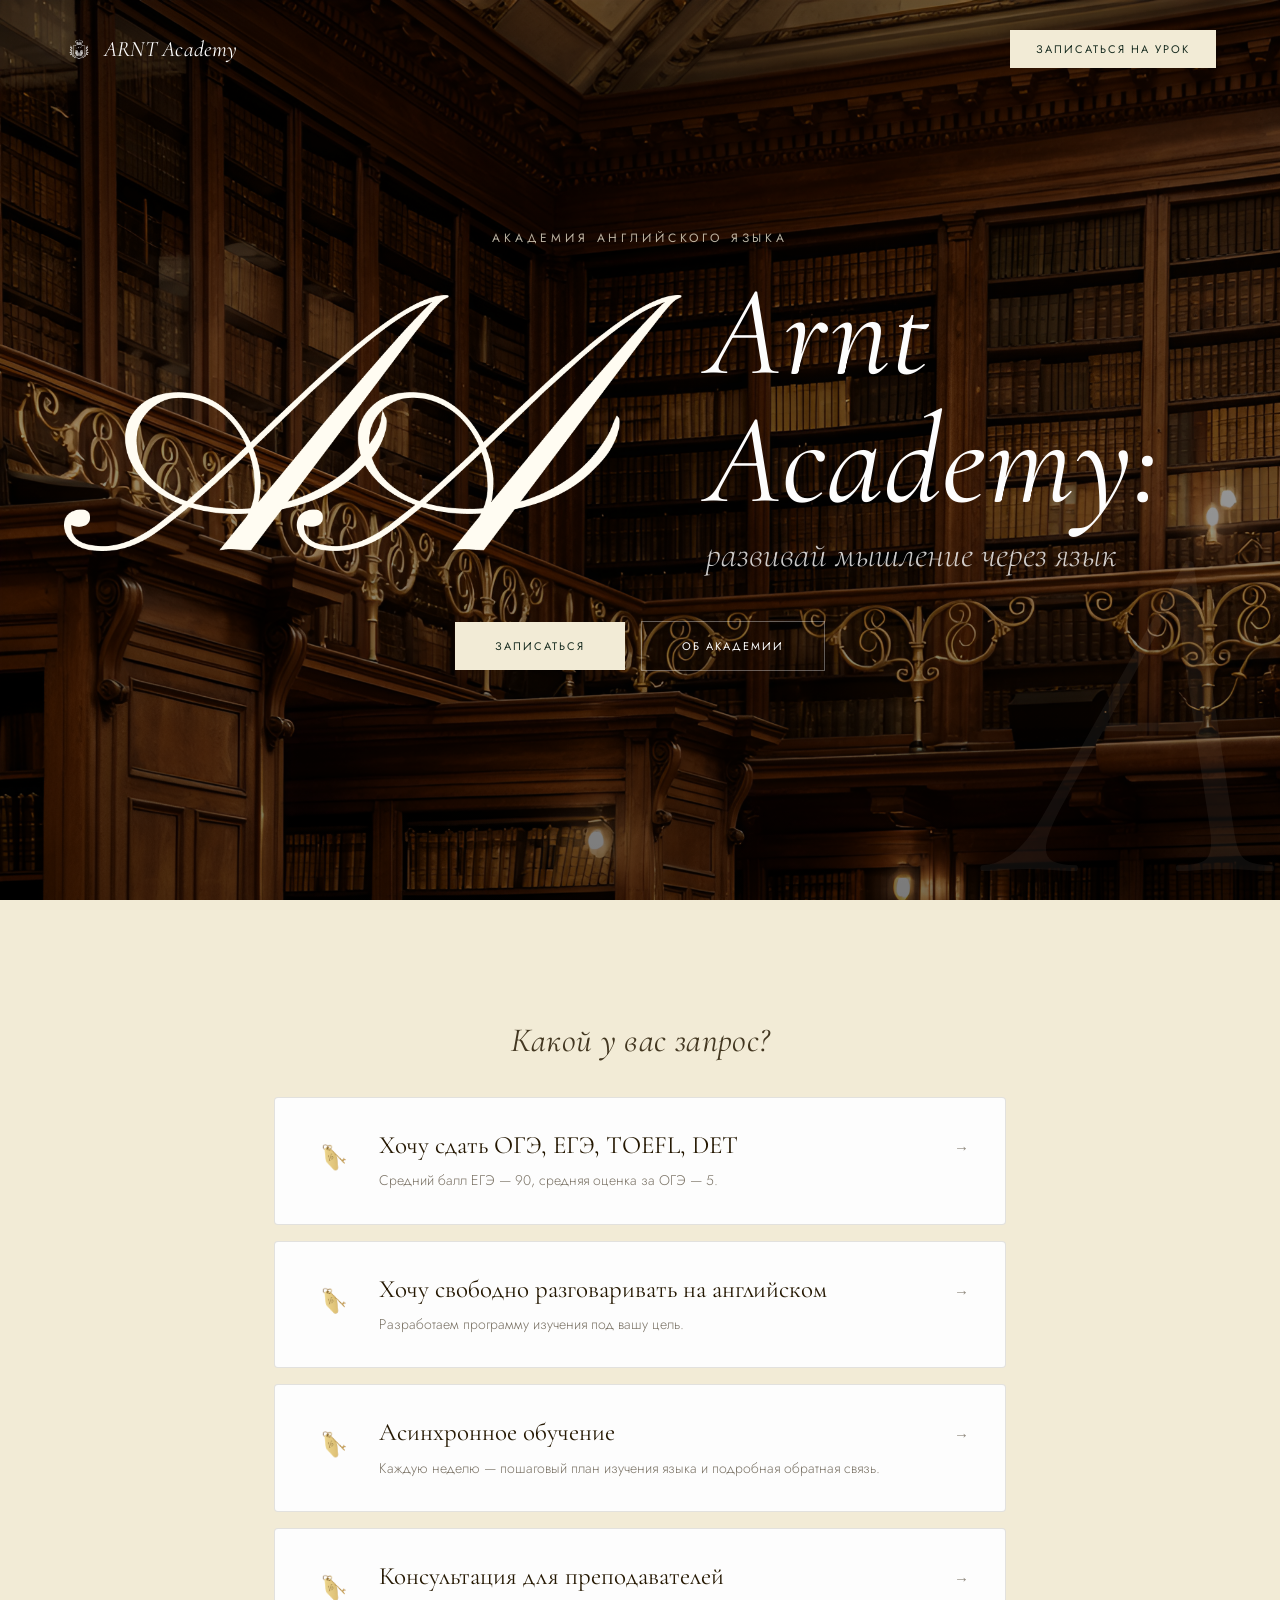
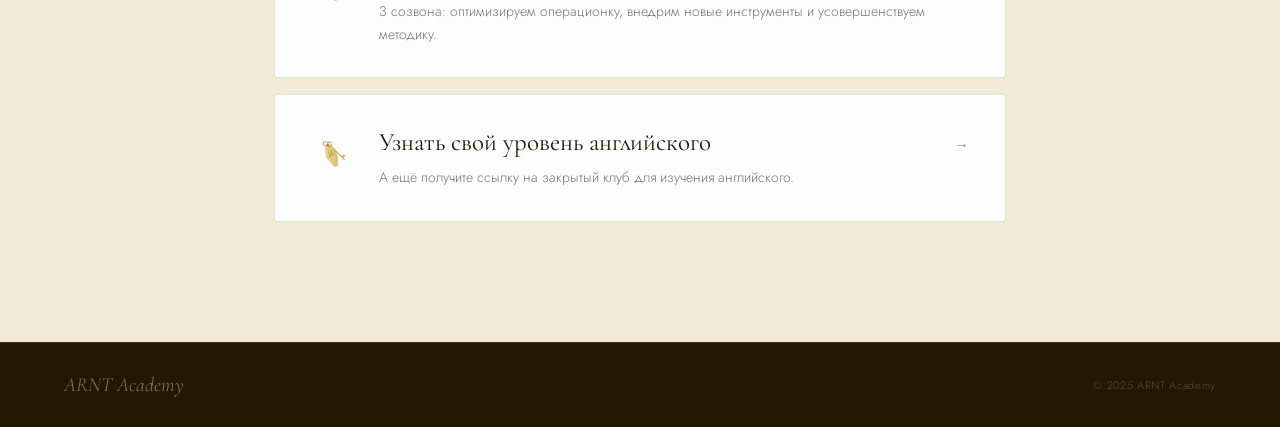
==== index.html @ 189df5f5 "Initial commit: ARNT Academy site Static site for arntacademy.ru: home hub page plus landing pages f" ====
<!DOCTYPE html>
<html lang="ru">
<head>
  <meta charset="UTF-8">
  <meta name="viewport" content="width=device-width, initial-scale=1.0">
  <title>ARNT Academy — Развиваем мышление через язык</title>
  <meta name="description" content="Академия английского языка ARNT Academy: подготовка к экзаменам, разговорная практика, асинхронное обучение и консультации для преподавателей.">
  <link rel="preconnect" href="https://fonts.googleapis.com">
  <link rel="preconnect" href="https://fonts.gstatic.com" crossorigin>
  <link href="https://fonts.googleapis.com/css2?family=Cormorant+Garamond:ital,wght@0,300;0,400;0,500;1,300;1,400;1,500&family=Jost:wght@300;400;500&display=swap" rel="stylesheet">

  <style>
    :root {
      --green:  #1A2E22;
      --brown:  #251802;
      --cream:  #F2EBD6;
      --white:  #FDFDFD;
      --cream15: rgba(242,235,214,0.15);
      --brown12: rgba(37,24,2,0.12);
    }
    *, *::before, *::after { box-sizing: border-box; margin: 0; padding: 0; }
    html { scroll-behavior: smooth; }
    body {
      font-family: 'Jost', sans-serif; font-weight: 300;
      background: var(--brown); color: var(--brown);
      -webkit-font-smoothing: antialiased;
      overflow-x: hidden;
    }
    .wrap { max-width: 780px; margin: 0 auto; padding: 0 24px; }

    /* ─── NAV ────────────────────────────────────────────── */
    .nav {
      position: fixed; top: 0; left: 0; right: 0; z-index: 200;
      padding: 30px 64px;
      display: flex; align-items: center; justify-content: space-between;
      background: transparent;
      transition: background 0.45s ease, padding 0.3s ease;
    }
    .nav.solid { background: var(--green); padding: 18px 64px; }
    .nav-logo {
      font-family: 'Cormorant Garamond', serif;
      font-style: italic; font-weight: 400; font-size: 22px;
      color: var(--white); text-decoration: none; letter-spacing: 0.01em;
      display: flex; align-items: center; gap: 10px;
    }
    .nav-crest { height: 30px; width: auto; filter: brightness(0) invert(1); opacity: 0.88; flex-shrink: 0; }
    .nav-btn {
      font-family: 'Jost', sans-serif; font-weight: 400; font-size: 11px;
      letter-spacing: 0.18em; text-transform: uppercase;
      color: var(--green); background: var(--cream);
      padding: 11px 26px; text-decoration: none;
      transition: background 0.2s;
    }
    .nav-btn:hover { background: var(--white); }

    .btn-solid {
      font-family: 'Jost', sans-serif; font-weight: 400;
      font-size: 11px; letter-spacing: 0.18em; text-transform: uppercase;
      color: var(--green); background: var(--cream);
      padding: 16px 40px; text-decoration: none; transition: background 0.2s; display: inline-block;
    }
    .btn-solid:hover { background: var(--white); }
    .btn-ghost {
      font-family: 'Jost', sans-serif; font-weight: 400;
      font-size: 11px; letter-spacing: 0.18em; text-transform: uppercase;
      color: var(--white); background: transparent;
      border: 1px solid rgba(253,253,253,0.35);
      padding: 16px 40px; text-decoration: none; transition: border-color 0.2s; display: inline-block;
    }
    .btn-ghost:hover { border-color: var(--white); }

    /* ─── HERO ───────────────────────────────────────────── */
    .hero {
      position: relative; height: 100vh; min-height: 620px;
      display: flex; align-items: center; justify-content: center;
      overflow: hidden;
    }
    .hero-photo {
      position: absolute; inset: 0;
      width: 100%; height: 100%;
      object-fit: cover; object-position: center top;
      display: block;
    }
    .hero-veil {
      position: absolute; inset: 0;
      background: linear-gradient(to bottom, rgba(0,0,0,0.30) 0%, rgba(0,0,0,0.52) 100%);
    }
    .hero-deco {
      position: absolute; bottom: -60px; right: -10px;
      font-family: 'Cormorant Garamond', serif;
      font-style: italic; font-weight: 300;
      font-size: clamp(320px, 38vw, 560px);
      line-height: 1; color: var(--cream); opacity: 0.055;
      user-select: none; pointer-events: none;
    }
    .hero-body {
      position: relative; z-index: 2;
      text-align: center; max-width: 1200px; padding: 0 24px;
    }
    .hero-label {
      display: block; font-family: 'Jost', sans-serif; font-weight: 400;
      font-size: 12px; letter-spacing: 0.32em; text-transform: uppercase;
      color: var(--cream); opacity: 0.75; margin-bottom: 22px;
    }
    .hero-lockup {
      display: flex; align-items: center; justify-content: space-between;
      gap: 24px; margin-bottom: 26px;
    }
    .hero-mark { height: clamp(140px, 20vw, 260px); width: auto; flex-shrink: 0; }
    .hero-lockup-text {
      display: flex; flex-direction: column; text-align: left;
    }
    .lockup-title {
      font-family: 'Cormorant Garamond', serif; font-weight: 400; font-style: italic;
      font-size: clamp(64px, 10vw, 130px);
      line-height: 1; color: var(--white); letter-spacing: 0.01em;
    }
    .lockup-sub {
      font-family: 'Cormorant Garamond', serif; font-weight: 300; font-style: italic;
      font-size: clamp(20px, 3vw, 36px);
      line-height: 1.2; color: var(--white); opacity: 0.8; margin-top: 8px;
    }
    .hero-cta { display: flex; align-items: center; justify-content: center; gap: 16px; flex-wrap: wrap; margin-top: 44px; }
    /* ─── REQUEST BLOCK ──────────────────────────────────── */
    .request { background: var(--cream); padding: 120px 0; }
    .hub-label {
      font-family: 'Cormorant Garamond', serif; font-weight: 400; font-style: italic;
      font-size: clamp(24px, 3.2vw, 34px); letter-spacing: 0.01em; text-transform: none;
      color: var(--brown); opacity: 0.85; margin-bottom: 36px; text-align: center; display: block;
    }
    .hub-menu { list-style: none; display: flex; flex-direction: column; gap: 16px; }
    .hub-item a {
      display: flex; align-items: flex-start; gap: 24px;
      background: var(--white);
      border: 1px solid var(--brown12);
      border-radius: 4px;
      padding: 32px 36px;
      text-decoration: none; color: var(--brown);
      transition: border-color 0.2s;
    }
    .hub-item a:hover { border-color: var(--brown); }
    .hub-key { width: 44px; height: auto; opacity: 0.9; flex-shrink: 0; margin-top: 2px; }
    .hub-item-text { flex: 1; min-width: 0; }
    .hub-item-top { display: flex; align-items: center; justify-content: space-between; gap: 16px; }
    .hub-item-title {
      font-family: 'Cormorant Garamond', serif; font-weight: 400;
      font-size: clamp(19px, 2.4vw, 25px); line-height: 1.25;
    }
    .hub-item-desc {
      font-family: 'Jost', sans-serif; font-weight: 300; font-size: 14px;
      line-height: 1.6; color: var(--brown); opacity: 0.6; margin-top: 8px;
    }
    .hub-arrow { font-family: 'Jost', sans-serif; font-size: 15px; opacity: 0.5; flex-shrink: 0; margin-top: 5px; }

    /* ─── FOOTER ─────────────────────────────────────────── */
    footer {
      background: var(--brown); padding: 30px 64px;
      border-top: 1px solid var(--cream15);
      display: flex; align-items: center; justify-content: space-between;
    }
    .f-logo {
      font-family: 'Cormorant Garamond', serif;
      font-style: italic; font-weight: 400; font-size: 20px;
      color: var(--cream); opacity: 0.4; text-decoration: none;
    }
    .f-copy {
      font-family: 'Jost', sans-serif; font-weight: 300;
      font-size: 11px; letter-spacing: 0.06em;
      color: var(--cream); opacity: 0.25;
    }

    @media (max-width: 600px) {
      .nav { padding: 22px 24px; }
      .nav.solid { padding: 16px 24px; }
      .hero-lockup { flex-direction: column; justify-content: center; gap: 14px; }
      .hero-lockup-text { text-align: center; }
      .hero-cta { flex-direction: column; width: 100%; }
      .hero-cta .btn-solid, .hero-cta .btn-ghost { width: 100%; text-align: center; }
      .request { padding: 80px 0; }
      .hub-item a { padding: 24px 20px; gap: 16px; }
      .hub-key { width: 36px; }
      footer { flex-direction: column; gap: 14px; text-align: center; padding: 24px 20px; }
    }
  </style>
</head>
<body>

  <nav class="nav" id="nav">
    <a class="nav-logo" href="index.html">
      <img class="nav-crest" src="Frame 24.png" alt="">
      ARNT Academy
    </a>
    <a class="nav-btn" href="https://t.me/arnt_academy_clients_bot" target="_blank" rel="noopener">Записаться на урок</a>
  </nav>

  <section class="hero">
    <img class="hero-photo" src="библио.png" alt="" aria-hidden="true" />
    <div class="hero-veil" aria-hidden="true"></div>
    <div class="hero-deco" aria-hidden="true">A</div>

    <div class="hero-body">
      <span class="hero-label">Академия английского языка</span>
      <div class="hero-lockup">
        <img class="hero-mark" src="AA.png" alt="ARNT Academy">
        <span class="hero-lockup-text">
          <span class="lockup-title">Arnt Academy:</span>
          <span class="lockup-sub">развивай мышление через язык</span>
        </span>
      </div>
      <div class="hero-cta">
        <a class="btn-solid" href="#request">Записаться</a>
        <a class="btn-ghost" href="#request">Об академии</a>
      </div>
    </div>
  </section>

  <section class="request" id="request">
    <div class="wrap">
      <span class="hub-label">Какой у вас запрос?</span>
      <ul class="hub-menu">
        <li class="hub-item">
          <a href="exam-prep.html">
            <img class="hub-key" src="ключ.png" alt="" aria-hidden="true">
            <span class="hub-item-text">
              <span class="hub-item-top">
                <span class="hub-item-title">Хочу сдать ОГЭ, ЕГЭ, TOEFL, DET</span>
                <span class="hub-arrow">&#8594;</span>
              </span>
              <p class="hub-item-desc">Средний балл ЕГЭ — 90, средняя оценка за ОГЭ — 5.</p>
            </span>
          </a>
        </li>
        <li class="hub-item">
          <a href="conversational.html">
            <img class="hub-key" src="ключ.png" alt="" aria-hidden="true">
            <span class="hub-item-text">
              <span class="hub-item-top">
                <span class="hub-item-title">Хочу свободно разговаривать на английском</span>
                <span class="hub-arrow">&#8594;</span>
              </span>
              <p class="hub-item-desc">Разработаем программу изучения под вашу цель.</p>
            </span>
          </a>
        </li>
        <li class="hub-item">
          <a href="async.html">
            <img class="hub-key" src="ключ.png" alt="" aria-hidden="true">
            <span class="hub-item-text">
              <span class="hub-item-top">
                <span class="hub-item-title">Асинхронное обучение</span>
                <span class="hub-arrow">&#8594;</span>
              </span>
              <p class="hub-item-desc">Каждую неделю — пошаговый план изучения языка и подробная обратная связь.</p>
            </span>
          </a>
        </li>
        <li class="hub-item">
          <a href="teacher-consultation.html">
            <img class="hub-key" src="ключ.png" alt="" aria-hidden="true">
            <span class="hub-item-text">
              <span class="hub-item-top">
                <span class="hub-item-title">Консультация для преподавателей</span>
                <span class="hub-arrow">&#8594;</span>
              </span>
              <p class="hub-item-desc">3 созвона: оптимизируем операционку, внедрим новые инструменты и усовершенствуем методику.</p>
            </span>
          </a>
        </li>
        <li class="hub-item">
          <a href="https://arntacademy.github.io/arntacademy/#test" target="_blank" rel="noopener">
            <img class="hub-key" src="ключ.png" alt="" aria-hidden="true">
            <span class="hub-item-text">
              <span class="hub-item-top">
                <span class="hub-item-title">Узнать свой уровень английского</span>
                <span class="hub-arrow">&#8594;</span>
              </span>
              <p class="hub-item-desc">А ещё получите ссылку на закрытый клуб для изучения английского.</p>
            </span>
          </a>
        </li>
      </ul>
    </div>
  </section>

  <footer>
    <a class="f-logo" href="index.html">ARNT Academy</a>
    <span class="f-copy">© 2025 ARNT Academy</span>
  </footer>

  <script>
    const nav = document.getElementById('nav');
    window.addEventListener('scroll', () => {
      nav.classList.toggle('solid', window.scrollY > 72);
    }, { passive: true });
  </script>

</body>
</html>
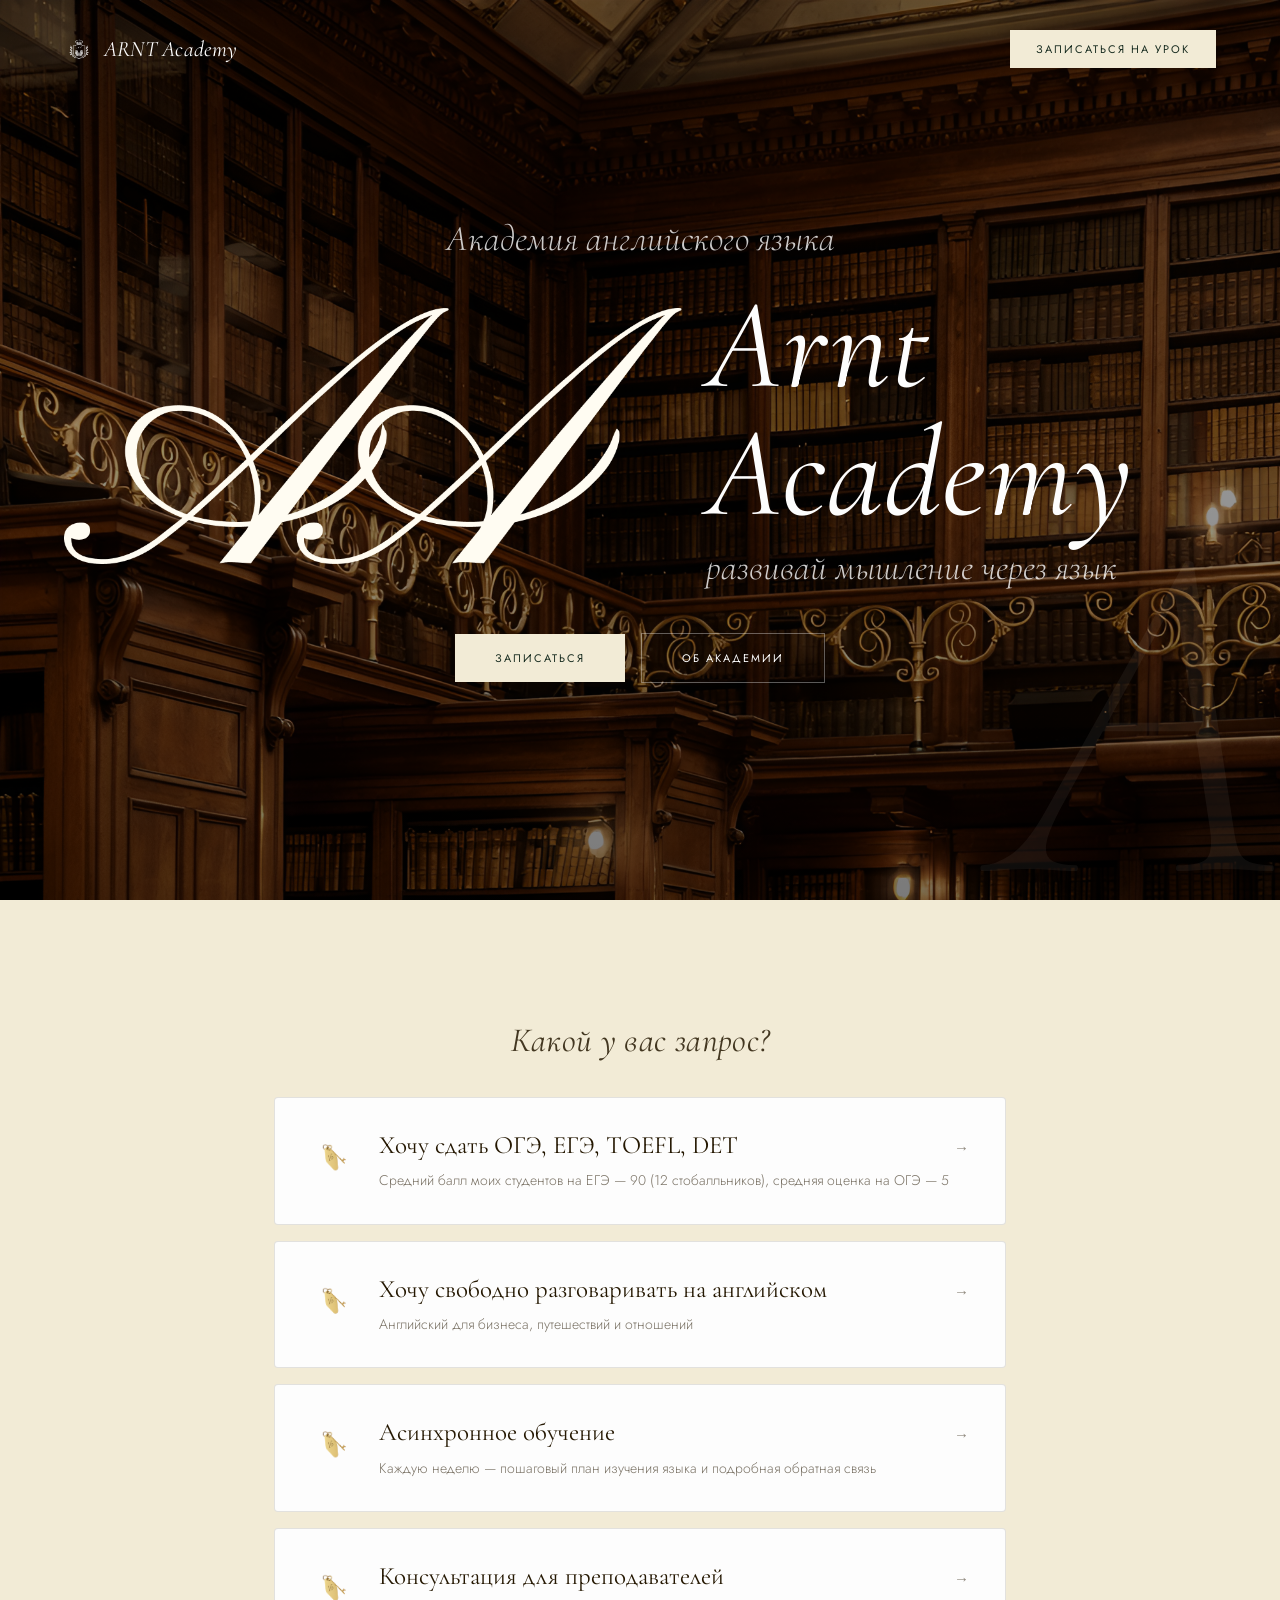
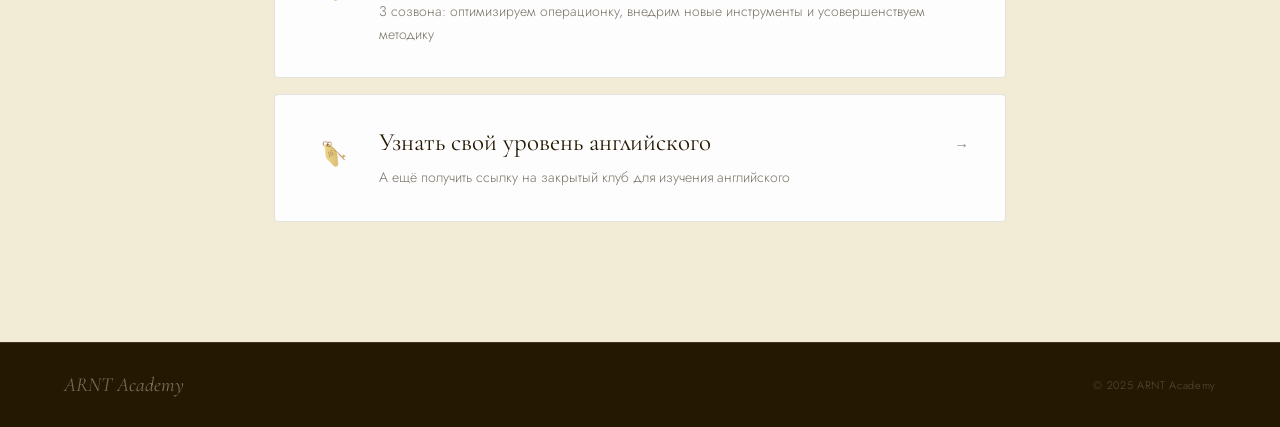
==== commit 3a3435ef: "Update index.html правки мобильной версии" ====
--- a/index.html
+++ b/index.html
@@ -98,9 +98,9 @@
       text-align: center; max-width: 1200px; padding: 0 24px;
     }
     .hero-label {
-      display: block; font-family: 'Jost', sans-serif; font-weight: 400;
-      font-size: 12px; letter-spacing: 0.32em; text-transform: uppercase;
-      color: var(--cream); opacity: 0.75; margin-bottom: 22px;
+      display: block; font-family: 'Cormorant Garamond', serif; font-weight: 300; font-style: italic;
+      font-size: clamp(20px, 3vw, 36px);
+      color: var(--white); opacity: 0.8; margin-bottom: 22px;
     }
     .hero-lockup {
       display: flex; align-items: center; justify-content: space-between;
@@ -170,12 +170,18 @@
     }
 
     @media (max-width: 600px) {
-      .nav { padding: 22px 24px; }
-      .nav.solid { padding: 16px 24px; }
+      .nav { padding: 16px 18px; }
+      .nav.solid { padding: 12px 18px; }
+      .nav-logo { font-size: 15px; gap: 6px; }
+      .nav-crest { height: 20px; }
+      .nav-btn { padding: 8px 12px; font-size: 8px; letter-spacing: 0.1em; }
       .hero-lockup { flex-direction: column; justify-content: center; gap: 14px; }
       .hero-lockup-text { text-align: center; }
       .hero-cta { flex-direction: column; width: 100%; }
-      .hero-cta .btn-solid, .hero-cta .btn-ghost { width: 100%; text-align: center; }
+      .hero-cta .btn-solid, .hero-cta .btn-ghost {
+        width: 100%; text-align: center; padding: 12px 28px; font-size: 10px;
+      }
+      .hub-label { font-size: 30px; margin-bottom: 28px; }
       .request { padding: 80px 0; }
       .hub-item a { padding: 24px 20px; gap: 16px; }
       .hub-key { width: 36px; }
@@ -203,7 +209,7 @@
       <div class="hero-lockup">
         <img class="hero-mark" src="AA.png" alt="ARNT Academy">
         <span class="hero-lockup-text">
-          <span class="lockup-title">Arnt Academy:</span>
+          <span class="lockup-title">Arnt Academy</span>
           <span class="lockup-sub">развивай мышление через язык</span>
         </span>
       </div>
@@ -226,7 +232,7 @@
                 <span class="hub-item-title">Хочу сдать ОГЭ, ЕГЭ, TOEFL, DET</span>
                 <span class="hub-arrow">&#8594;</span>
               </span>
-              <p class="hub-item-desc">Средний балл ЕГЭ — 90, средняя оценка за ОГЭ — 5.</p>
+              <p class="hub-item-desc">Средний балл моих студентов на ЕГЭ — 90 (12 стобалльников), средняя оценка на ОГЭ — 5</p>
             </span>
           </a>
         </li>
@@ -238,7 +244,7 @@
                 <span class="hub-item-title">Хочу свободно разговаривать на английском</span>
                 <span class="hub-arrow">&#8594;</span>
               </span>
-              <p class="hub-item-desc">Разработаем программу изучения под вашу цель.</p>
+              <p class="hub-item-desc">Английский для бизнеса, путешествий и отношений</p>
             </span>
           </a>
         </li>
@@ -250,7 +256,7 @@
                 <span class="hub-item-title">Асинхронное обучение</span>
                 <span class="hub-arrow">&#8594;</span>
               </span>
-              <p class="hub-item-desc">Каждую неделю — пошаговый план изучения языка и подробная обратная связь.</p>
+              <p class="hub-item-desc">Каждую неделю — пошаговый план изучения языка и подробная обратная связь</p>
             </span>
           </a>
         </li>
@@ -262,7 +268,7 @@
                 <span class="hub-item-title">Консультация для преподавателей</span>
                 <span class="hub-arrow">&#8594;</span>
               </span>
-              <p class="hub-item-desc">3 созвона: оптимизируем операционку, внедрим новые инструменты и усовершенствуем методику.</p>
+              <p class="hub-item-desc">3 созвона: оптимизируем операционку, внедрим новые инструменты и усовершенствуем методику</p>
             </span>
           </a>
         </li>
@@ -274,7 +280,7 @@
                 <span class="hub-item-title">Узнать свой уровень английского</span>
                 <span class="hub-arrow">&#8594;</span>
               </span>
-              <p class="hub-item-desc">А ещё получите ссылку на закрытый клуб для изучения английского.</p>
+              <p class="hub-item-desc">А ещё получить ссылку на закрытый клуб для изучения английского</p>
             </span>
           </a>
         </li>
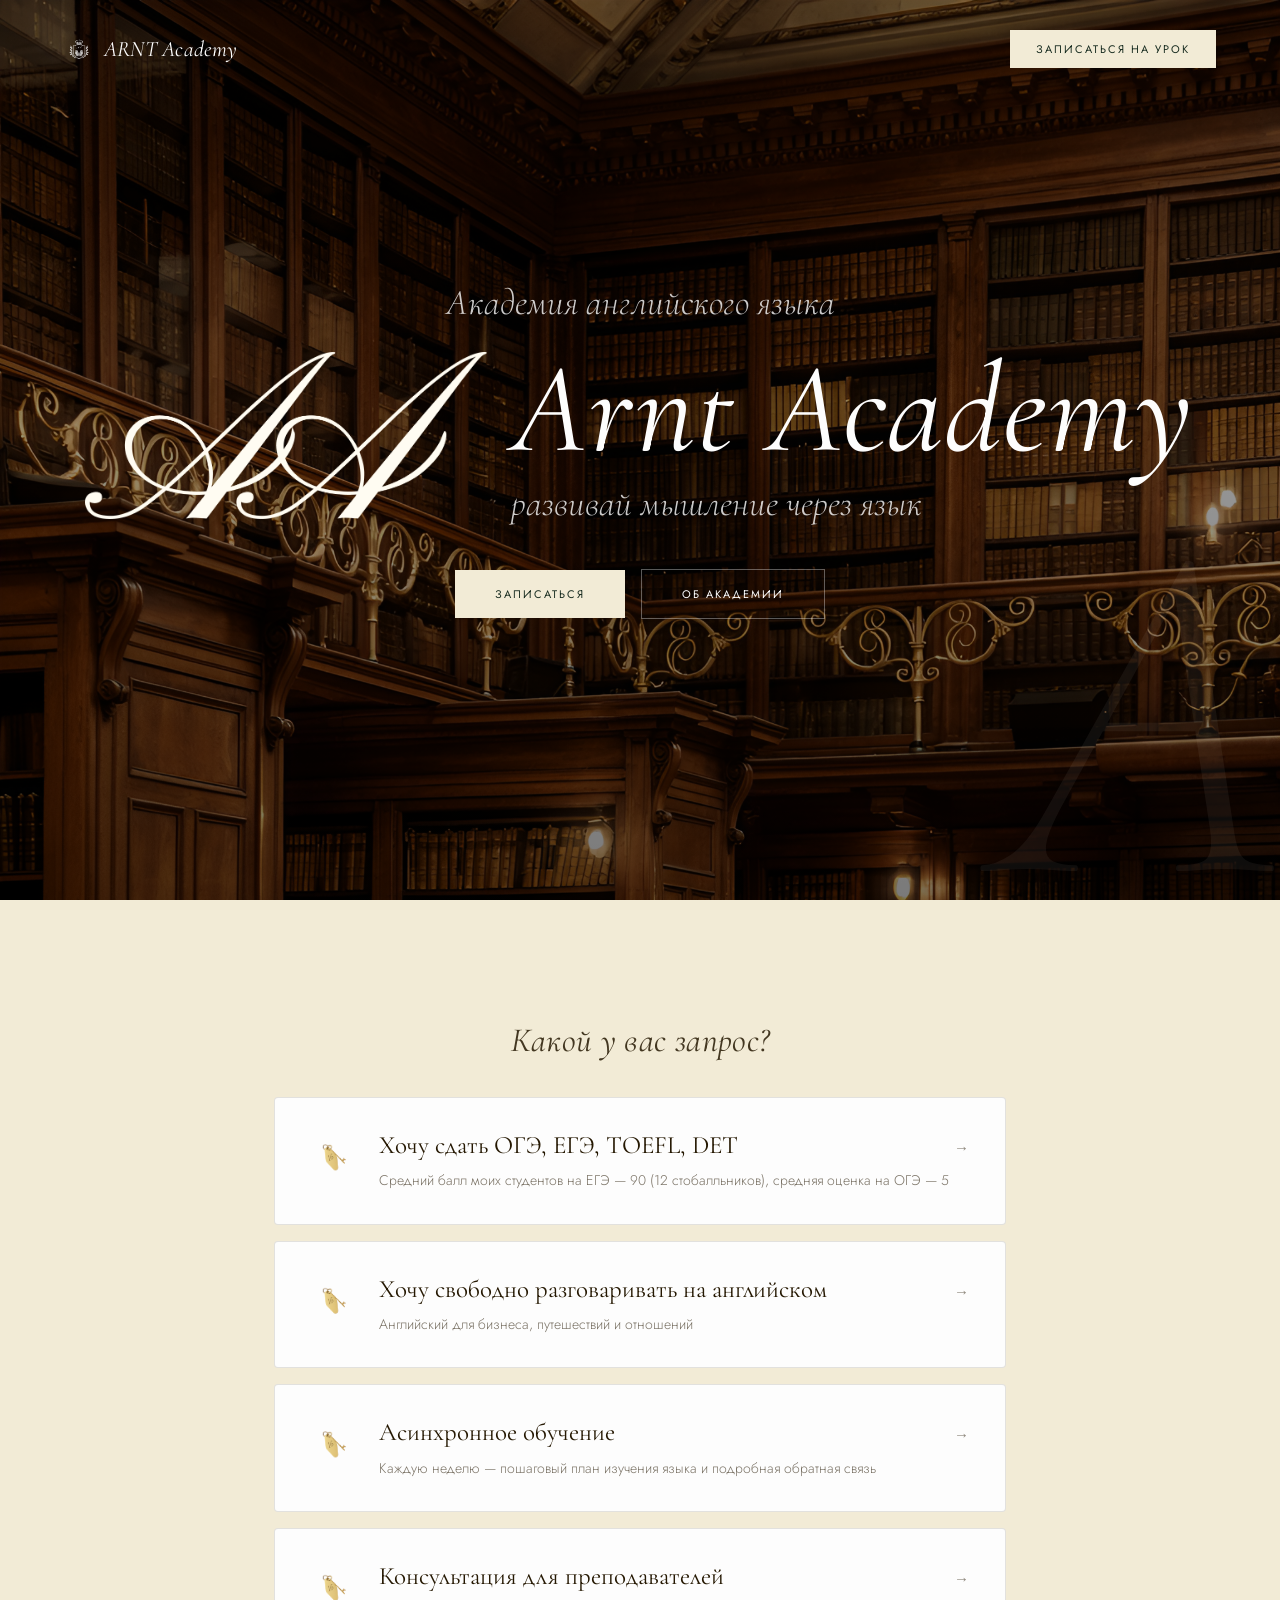
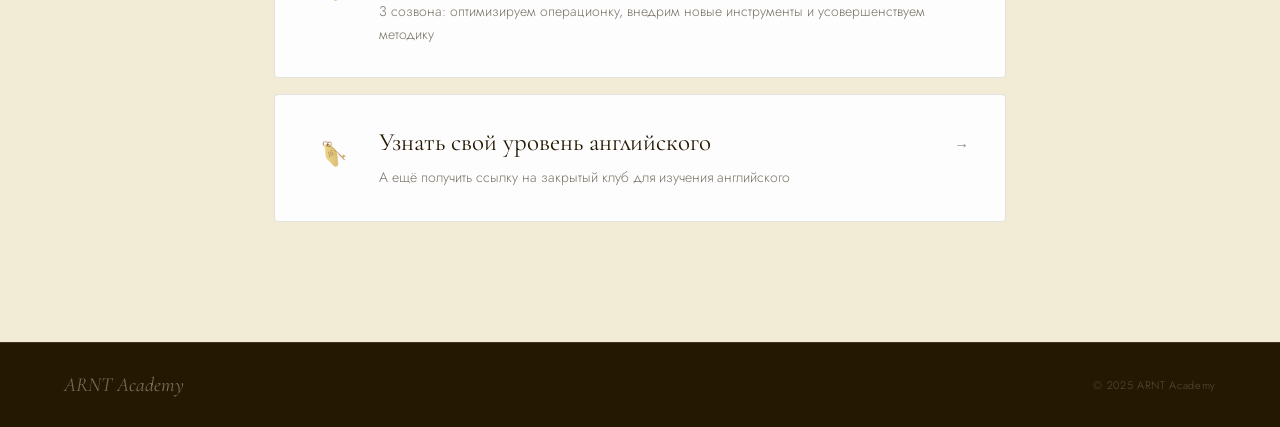
==== commit 70d5b579: "телефон апдейты 3" ====
--- a/index.html
+++ b/index.html
@@ -106,7 +106,7 @@
       display: flex; align-items: center; justify-content: space-between;
       gap: 24px; margin-bottom: 26px;
     }
-    .hero-mark { height: clamp(140px, 20vw, 260px); width: auto; flex-shrink: 0; }
+    .hero-mark { height: clamp(90px, 13vw, 170px); width: auto; flex-shrink: 0; }
     .hero-lockup-text {
       display: flex; flex-direction: column; text-align: left;
     }
@@ -196,7 +196,7 @@
       <img class="nav-crest" src="Frame 24.png" alt="">
       ARNT Academy
     </a>
-    <a class="nav-btn" href="https://t.me/arnt_academy_clients_bot" target="_blank" rel="noopener">Записаться на урок</a>
+    <a class="nav-btn" href="https://t.me/arnt_academy_clients_bot">Записаться на урок</a>
   </nav>
 
   <section class="hero">
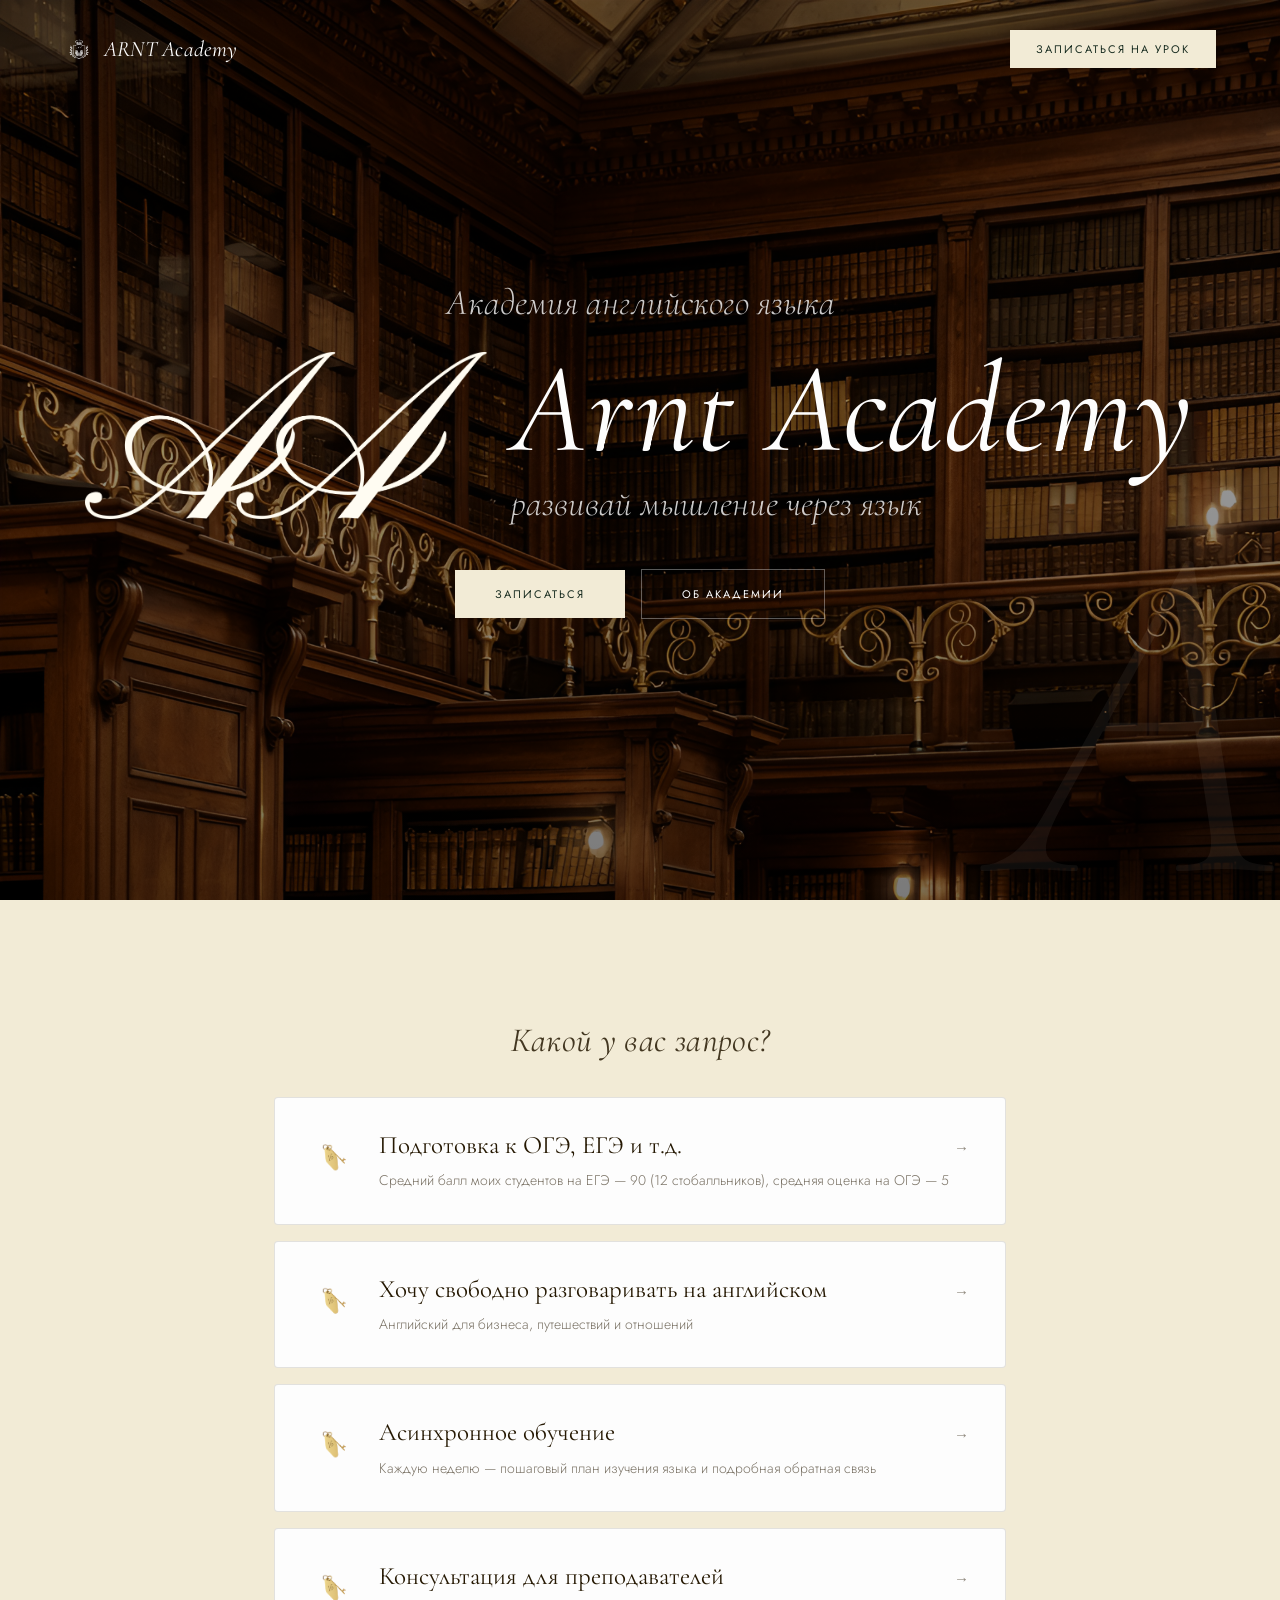
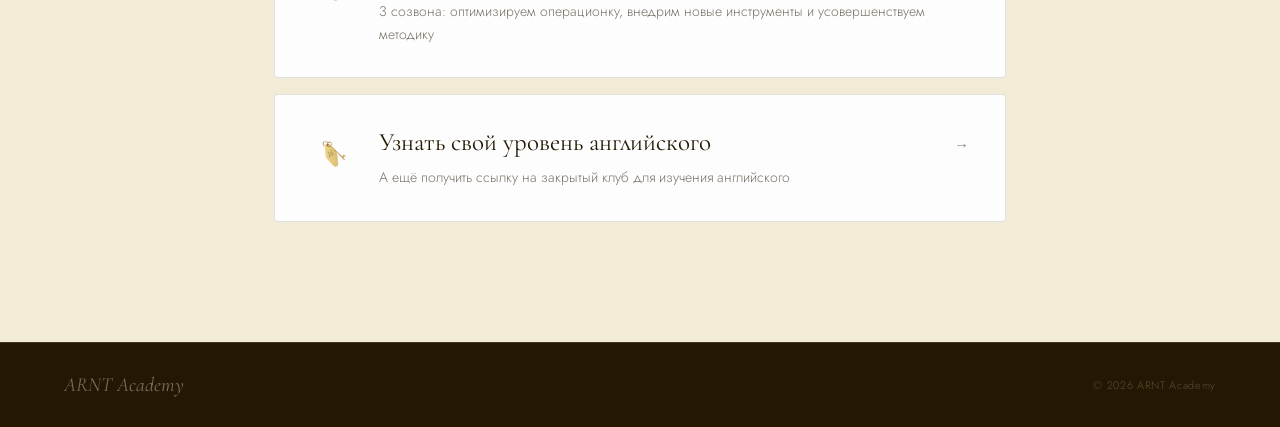
==== commit c8460d48: "мобилка 5 изменение" ====
--- a/index.html
+++ b/index.html
@@ -229,7 +229,7 @@
             <img class="hub-key" src="ключ.png" alt="" aria-hidden="true">
             <span class="hub-item-text">
               <span class="hub-item-top">
-                <span class="hub-item-title">Хочу сдать ОГЭ, ЕГЭ, TOEFL, DET</span>
+                <span class="hub-item-title">Подготовка к ОГЭ, ЕГЭ и т.д.</span>
                 <span class="hub-arrow">&#8594;</span>
               </span>
               <p class="hub-item-desc">Средний балл моих студентов на ЕГЭ — 90 (12 стобалльников), средняя оценка на ОГЭ — 5</p>
@@ -290,7 +290,7 @@
 
   <footer>
     <a class="f-logo" href="index.html">ARNT Academy</a>
-    <span class="f-copy">© 2025 ARNT Academy</span>
+    <span class="f-copy">© 2026 ARNT Academy</span>
   </footer>
 
   <script>
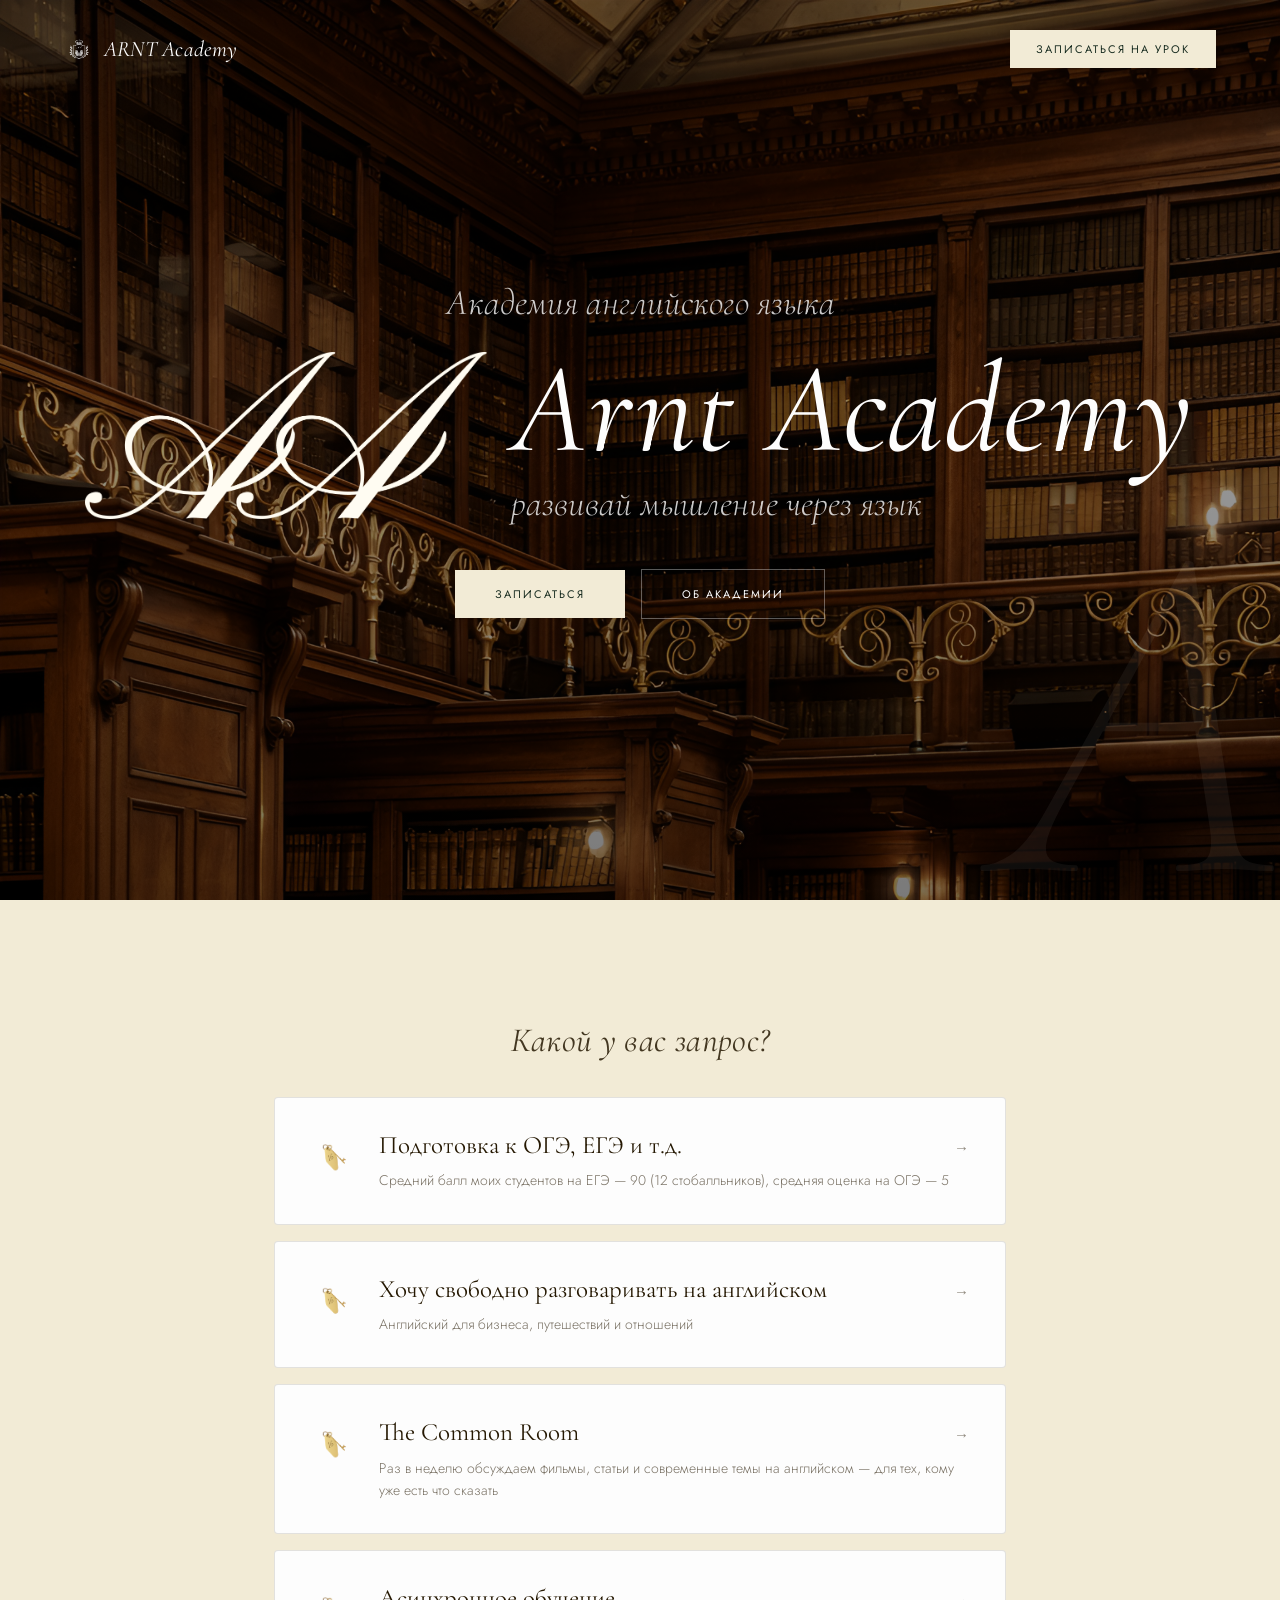
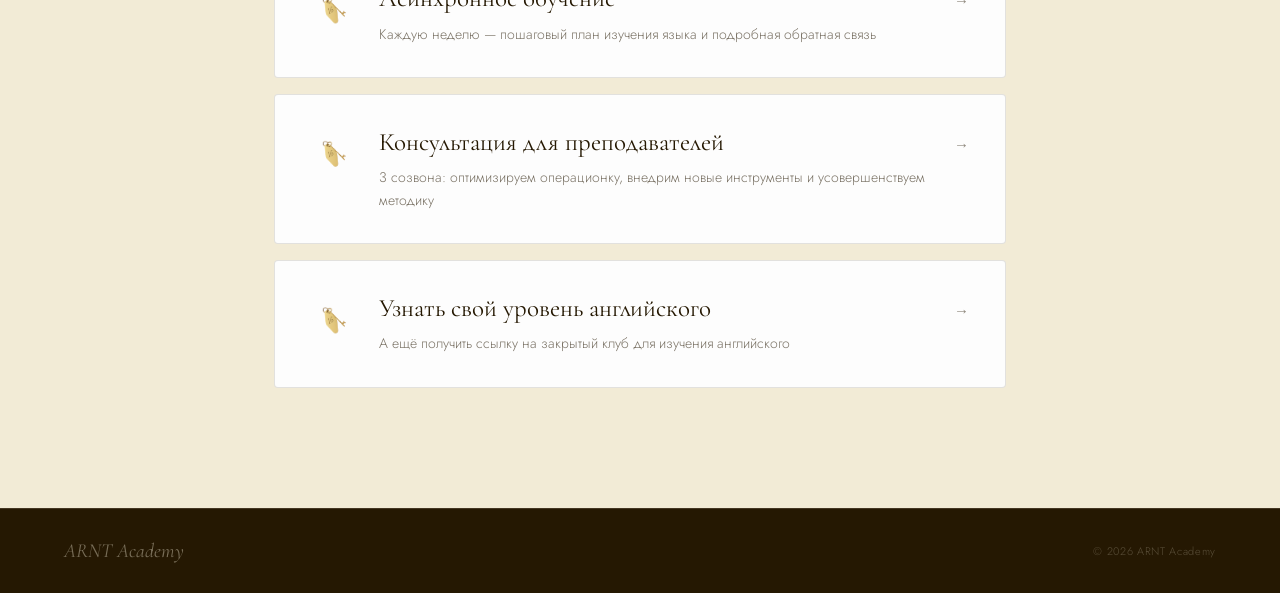
==== commit a3cc61eb: "Добавить страницы Группа B2 и The Common Room - Новая страница b2-group.html: набор в группу уровня " ====
--- a/index.html
+++ b/index.html
@@ -249,6 +249,18 @@
           </a>
         </li>
         <li class="hub-item">
+          <a href="common-room.html">
+            <img class="hub-key" src="ключ.png" alt="" aria-hidden="true">
+            <span class="hub-item-text">
+              <span class="hub-item-top">
+                <span class="hub-item-title">The Common Room</span>
+                <span class="hub-arrow">&#8594;</span>
+              </span>
+              <p class="hub-item-desc">Раз в неделю обсуждаем фильмы, статьи и современные темы на английском — для тех, кому уже есть что сказать</p>
+            </span>
+          </a>
+        </li>
+        <li class="hub-item">
           <a href="async.html">
             <img class="hub-key" src="ключ.png" alt="" aria-hidden="true">
             <span class="hub-item-text">
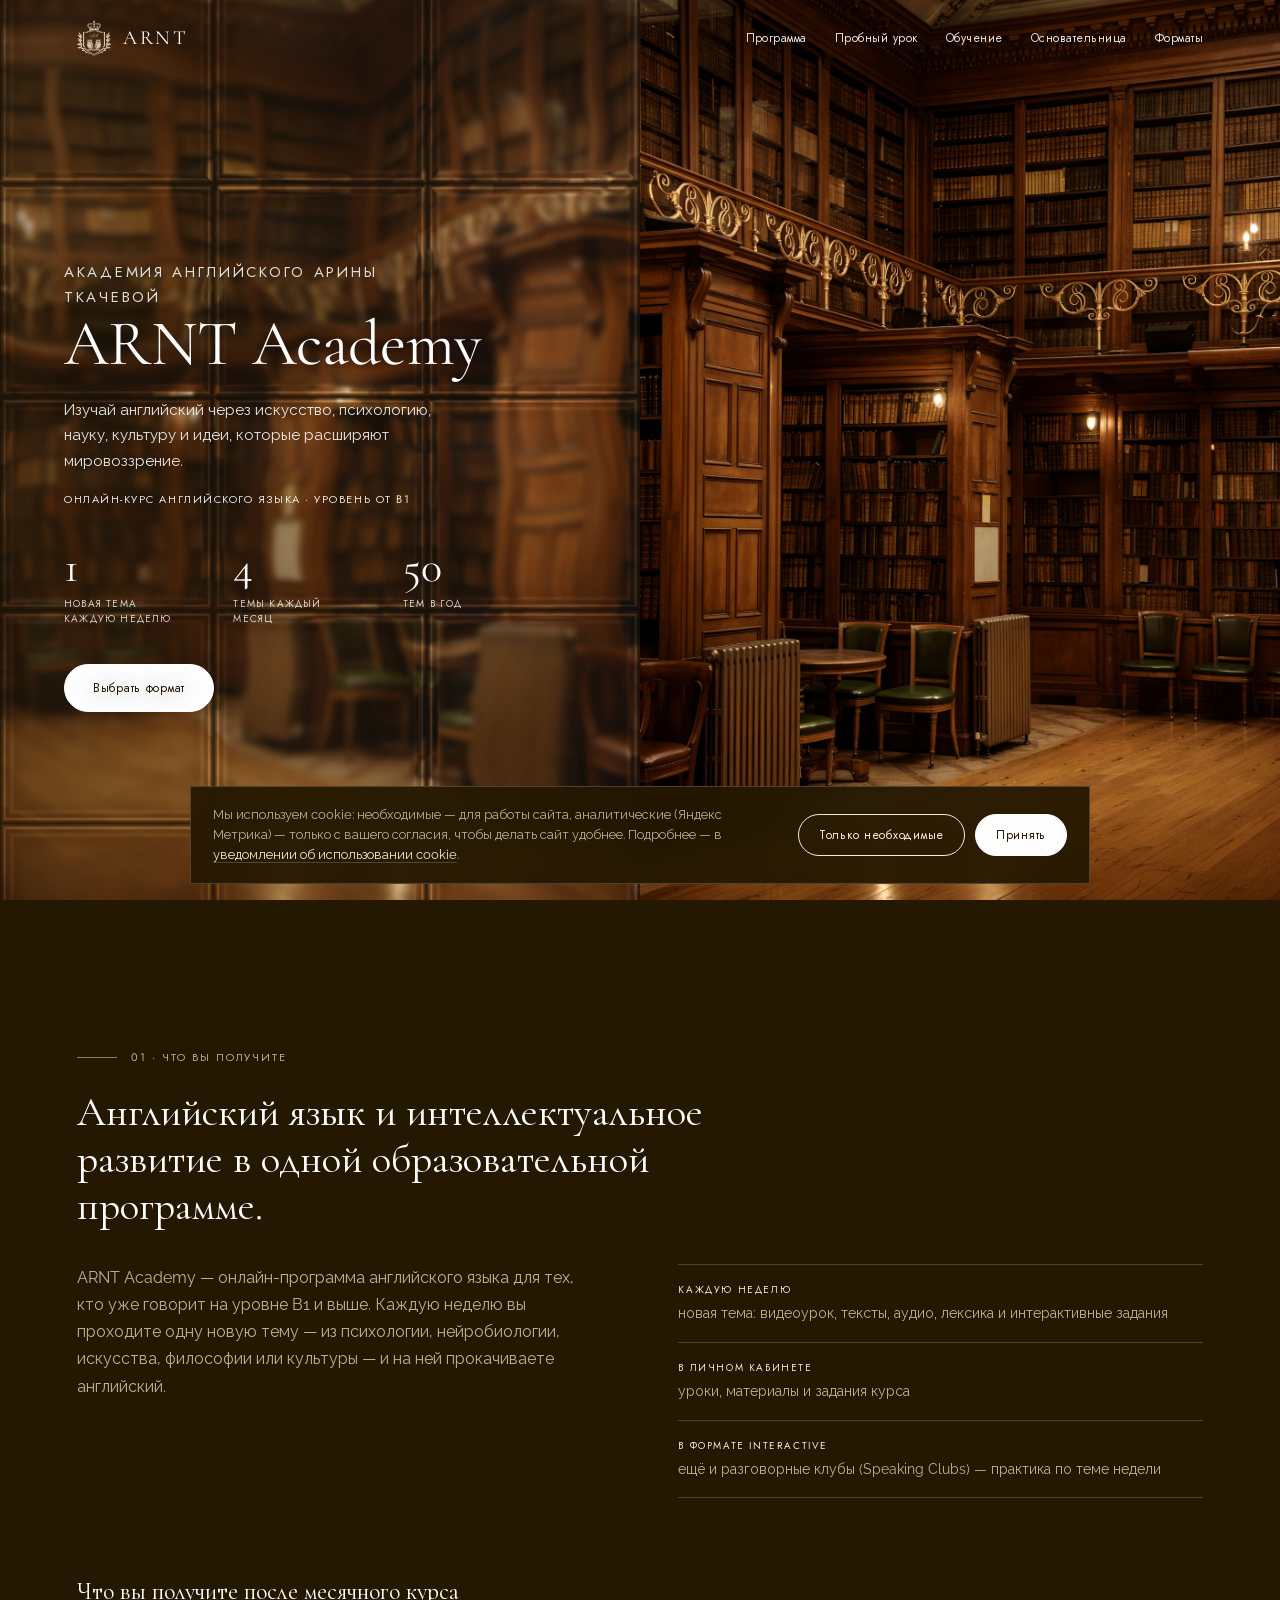
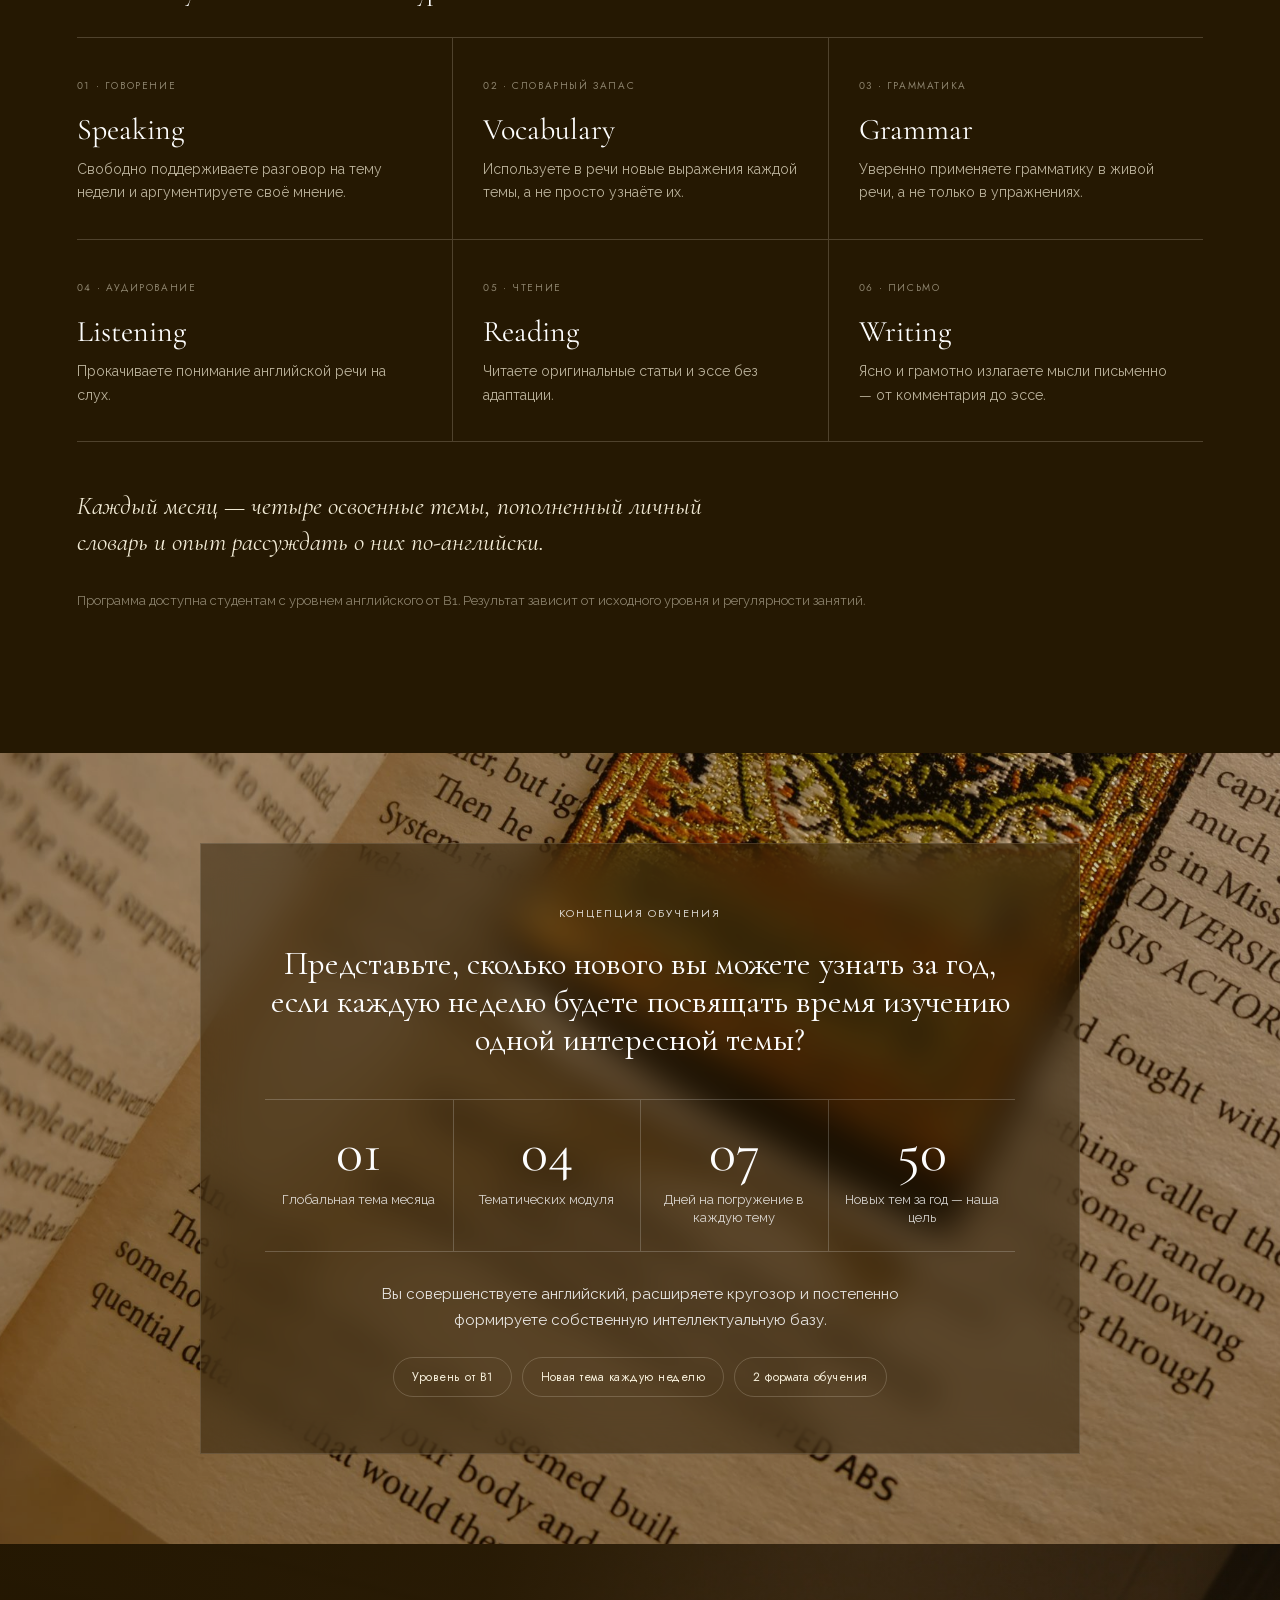
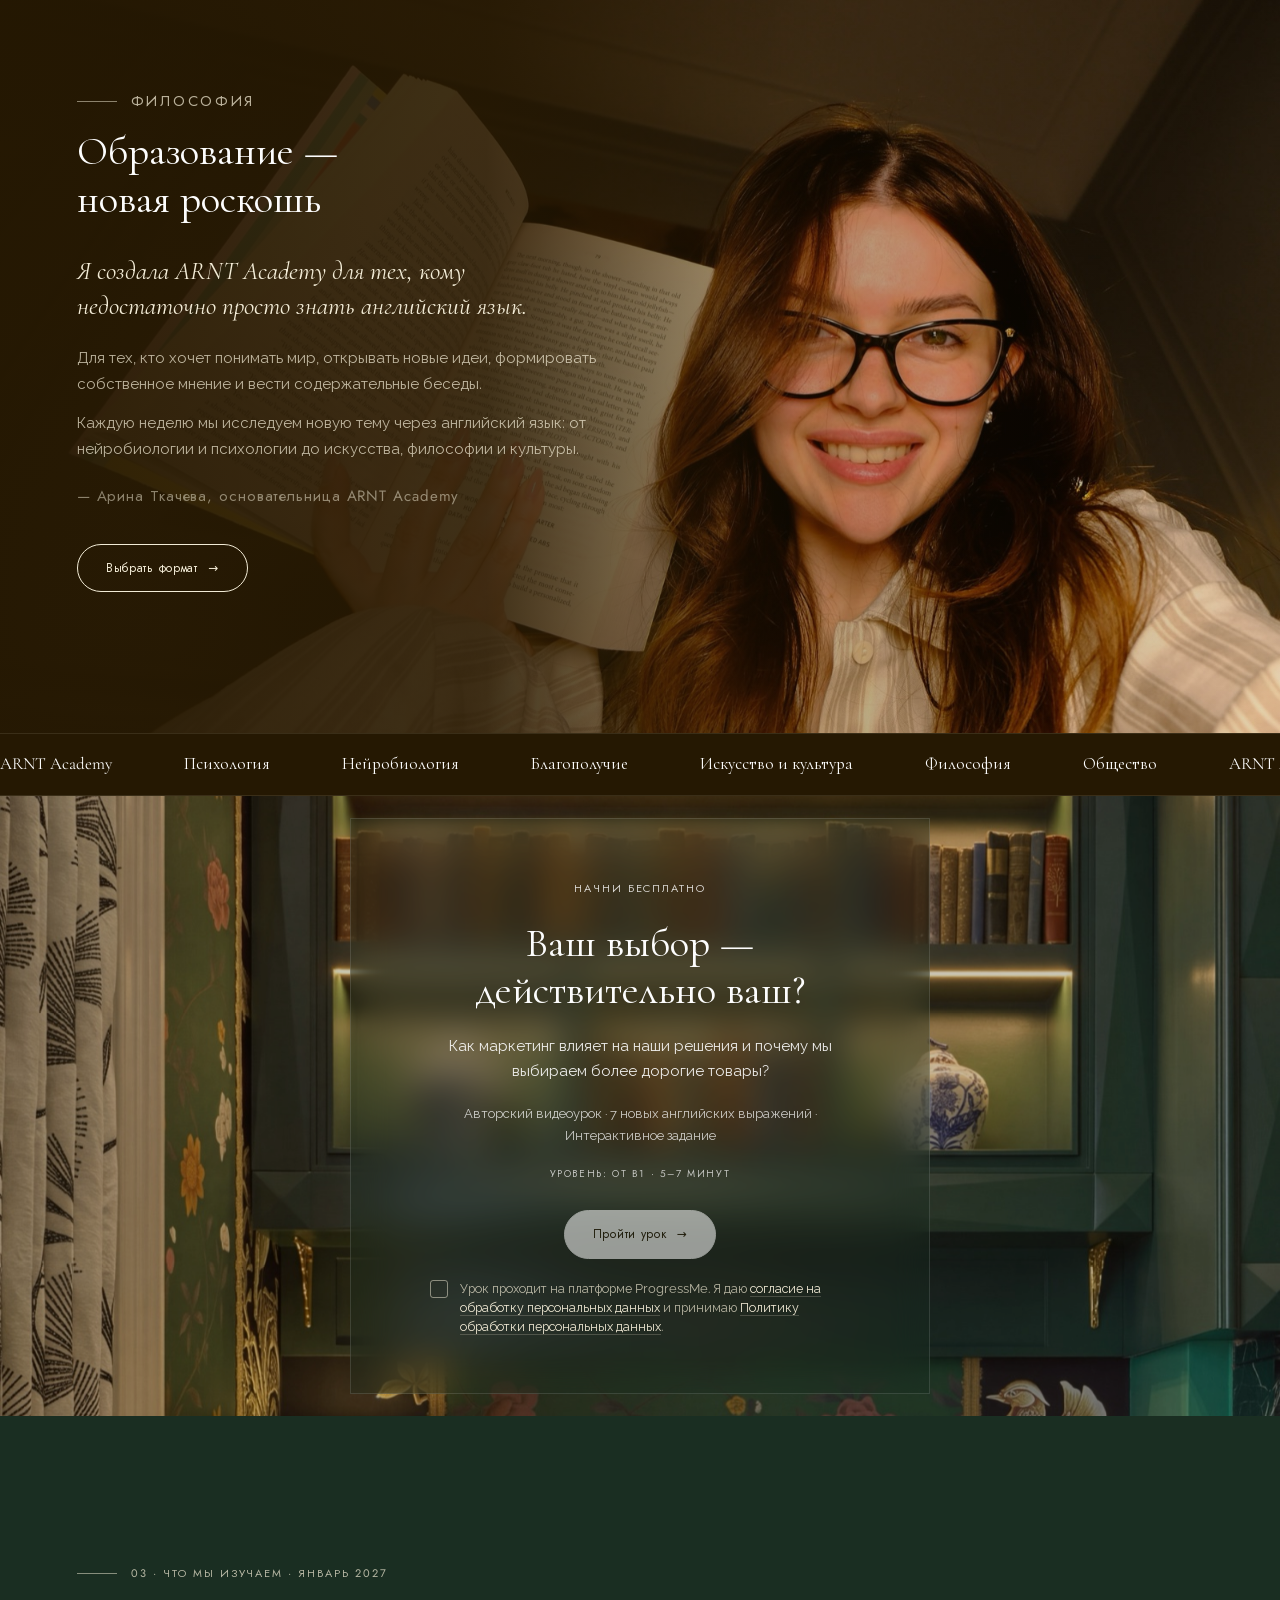
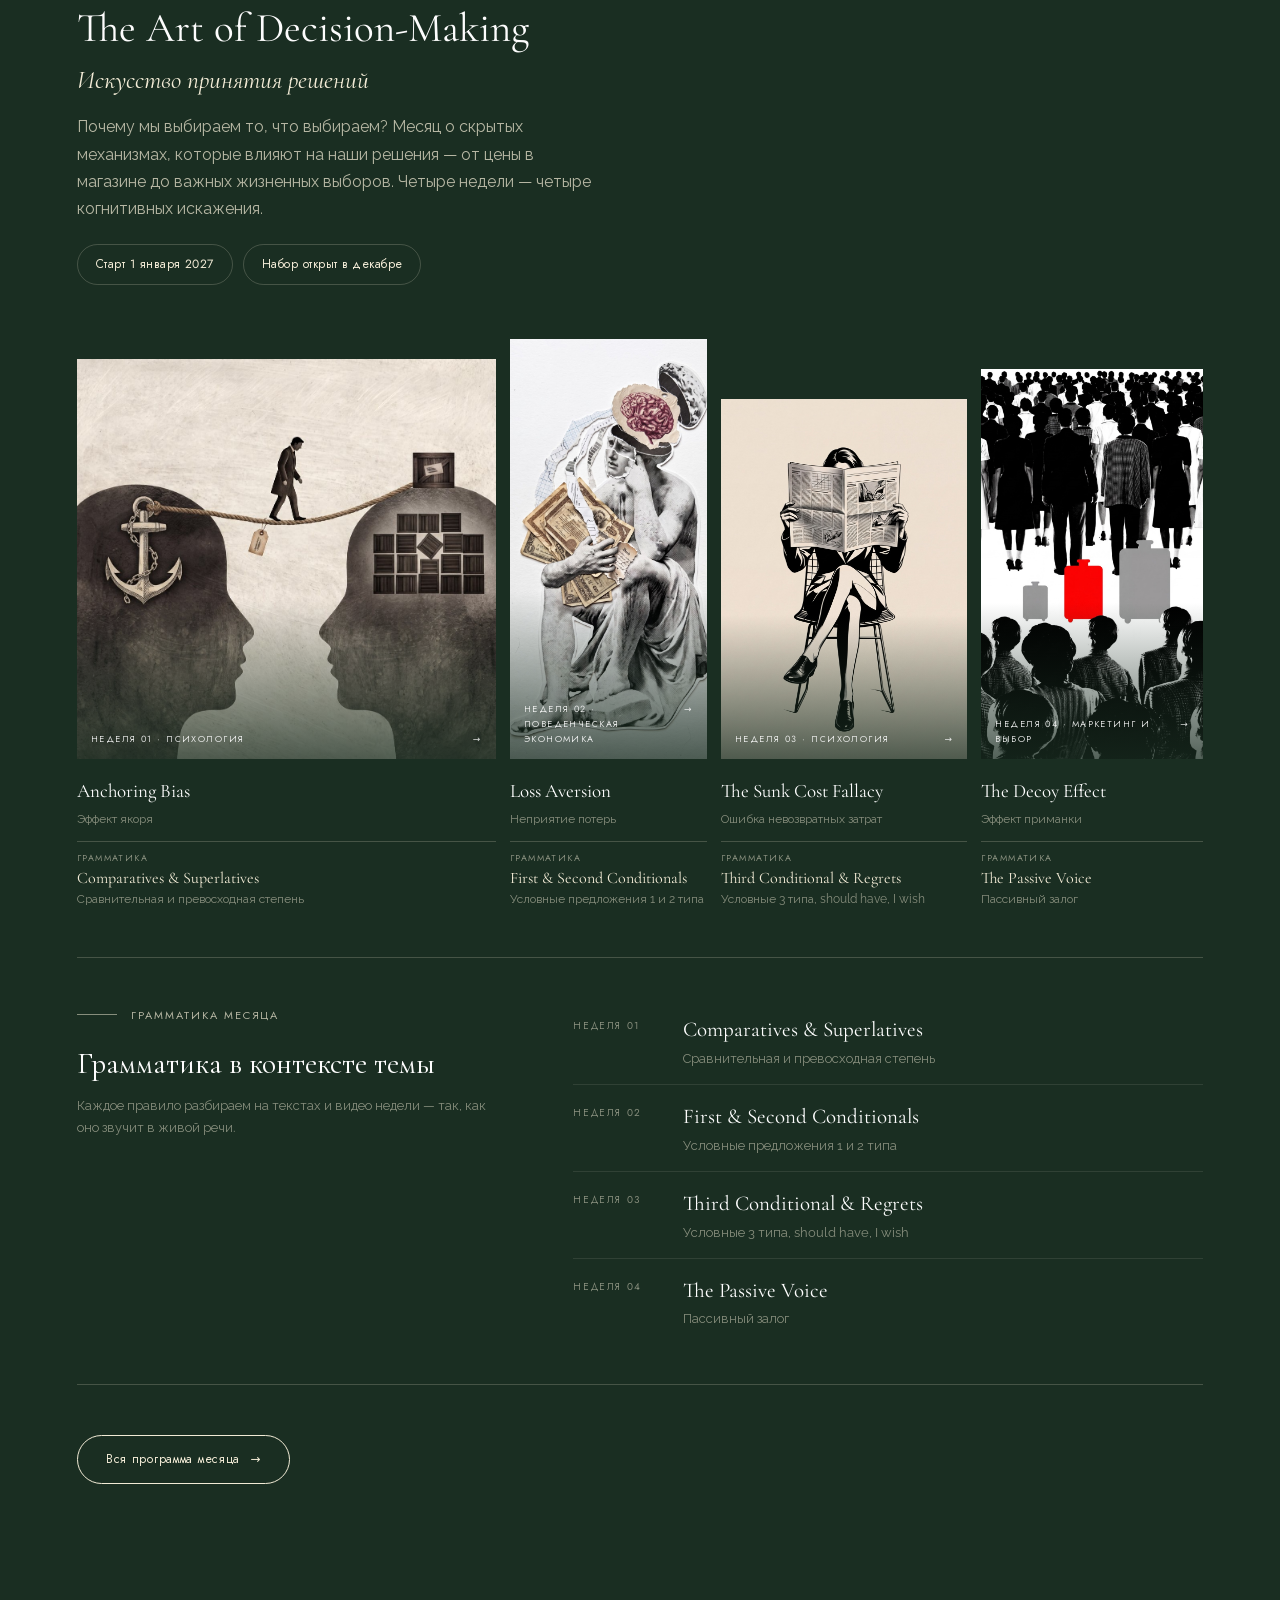
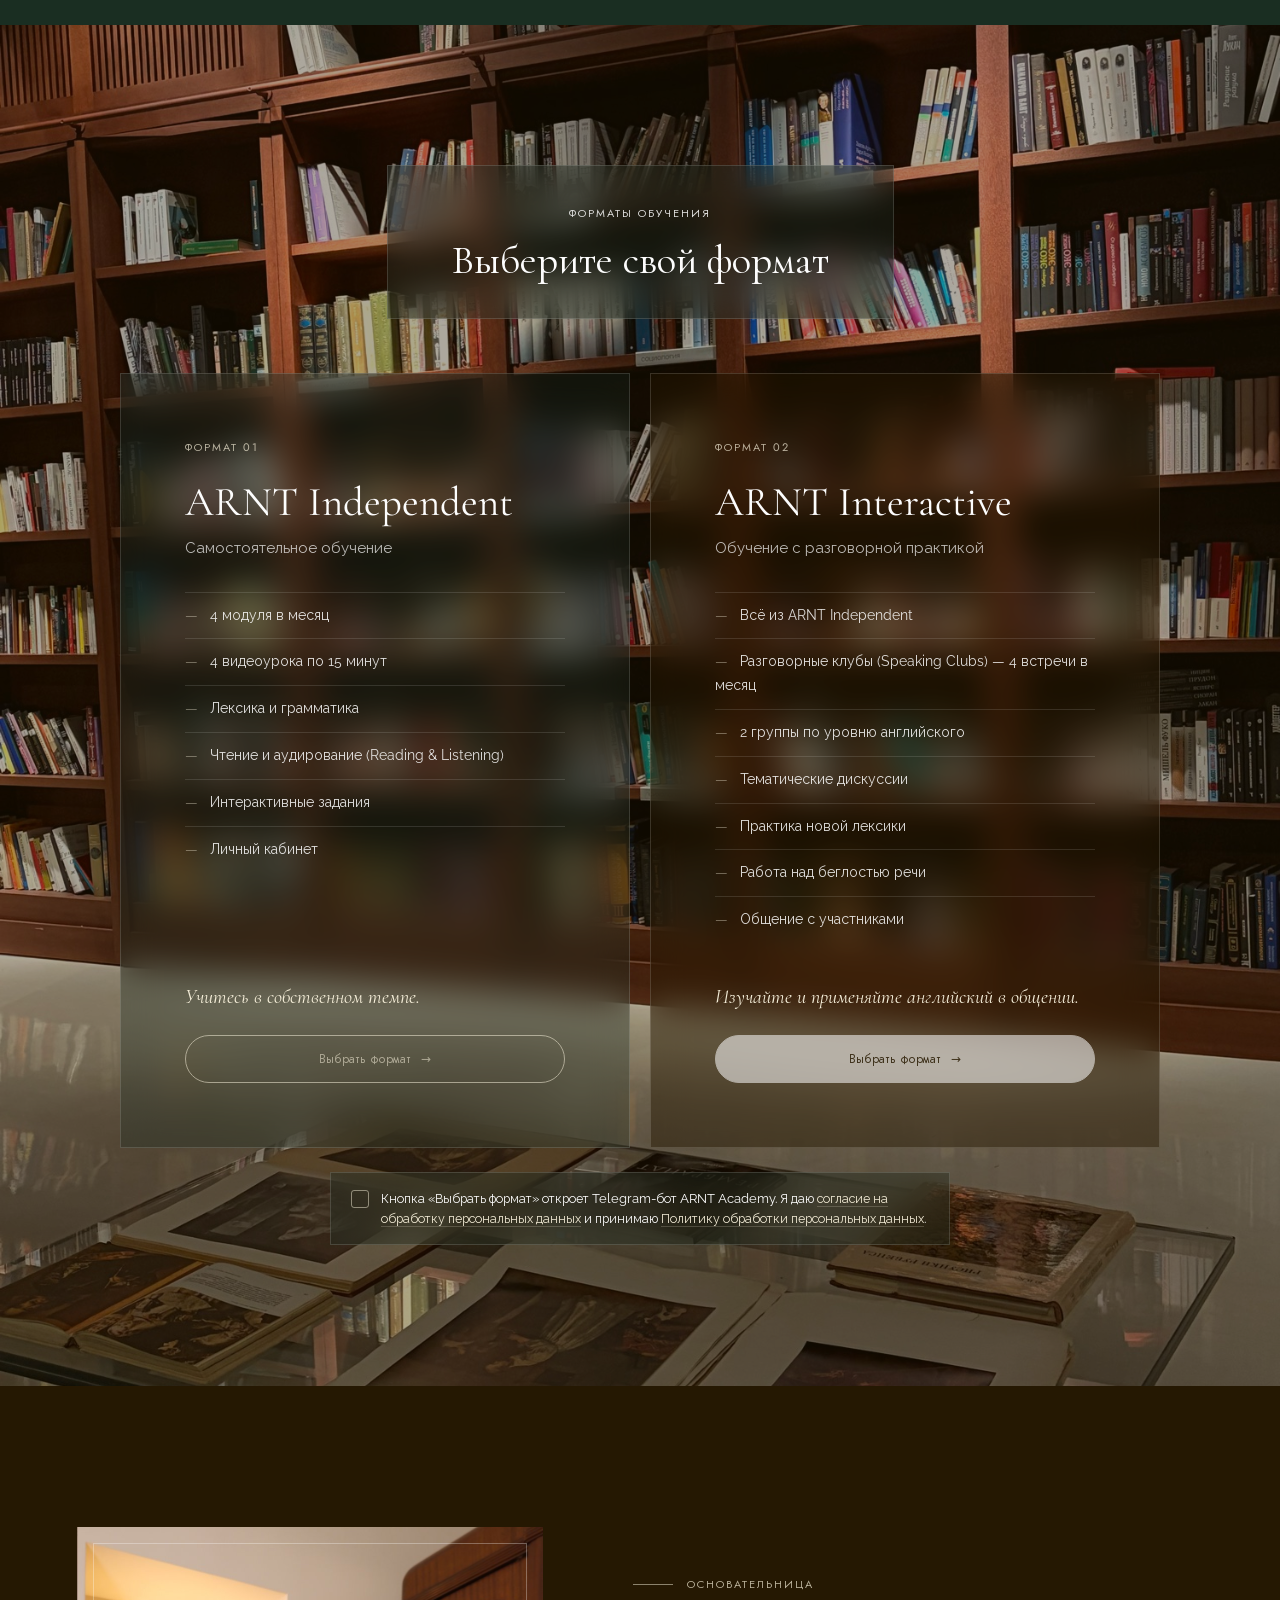
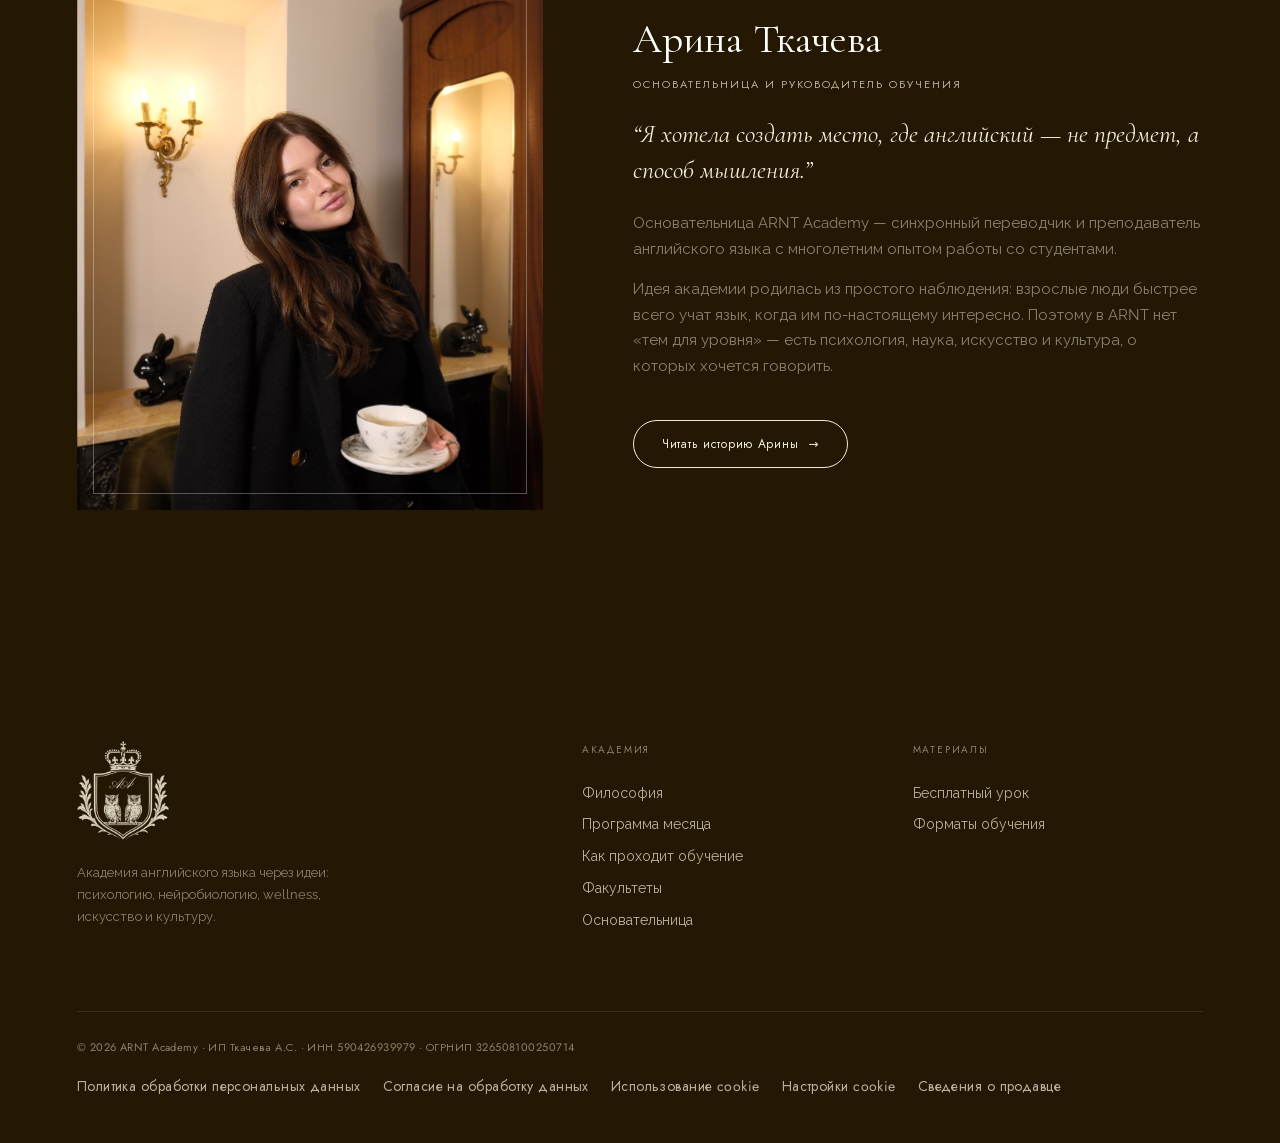
==== commit c7f25c01: "Новый сайт ARNT Academy Заменяет прошлую версию сайта (сохранена в ветке old-site). Старые страницы " ====
--- a/index.html
+++ b/index.html
@@ -1,316 +1,56 @@
-<!DOCTYPE html>
+<!doctype html>
 <html lang="ru">
 <head>
-  <meta charset="UTF-8">
-  <meta name="viewport" content="width=device-width, initial-scale=1.0">
-  <title>ARNT Academy — Развиваем мышление через язык</title>
-  <meta name="description" content="Академия английского языка ARNT Academy: подготовка к экзаменам, разговорная практика, асинхронное обучение и консультации для преподавателей.">
-  <link rel="preconnect" href="https://fonts.googleapis.com">
-  <link rel="preconnect" href="https://fonts.gstatic.com" crossorigin>
-  <link href="https://fonts.googleapis.com/css2?family=Cormorant+Garamond:ital,wght@0,300;0,400;0,500;1,300;1,400;1,500&family=Jost:wght@300;400;500&display=swap" rel="stylesheet">
-
-  <style>
-    :root {
-      --green:  #1A2E22;
-      --brown:  #251802;
-      --cream:  #F2EBD6;
-      --white:  #FDFDFD;
-      --cream15: rgba(242,235,214,0.15);
-      --brown12: rgba(37,24,2,0.12);
-    }
-    *, *::before, *::after { box-sizing: border-box; margin: 0; padding: 0; }
-    html { scroll-behavior: smooth; }
-    body {
-      font-family: 'Jost', sans-serif; font-weight: 300;
-      background: var(--brown); color: var(--brown);
-      -webkit-font-smoothing: antialiased;
-      overflow-x: hidden;
-    }
-    .wrap { max-width: 780px; margin: 0 auto; padding: 0 24px; }
-
-    /* ─── NAV ────────────────────────────────────────────── */
-    .nav {
-      position: fixed; top: 0; left: 0; right: 0; z-index: 200;
-      padding: 30px 64px;
-      display: flex; align-items: center; justify-content: space-between;
-      background: transparent;
-      transition: background 0.45s ease, padding 0.3s ease;
-    }
-    .nav.solid { background: var(--green); padding: 18px 64px; }
-    .nav-logo {
-      font-family: 'Cormorant Garamond', serif;
-      font-style: italic; font-weight: 400; font-size: 22px;
-      color: var(--white); text-decoration: none; letter-spacing: 0.01em;
-      display: flex; align-items: center; gap: 10px;
-    }
-    .nav-crest { height: 30px; width: auto; filter: brightness(0) invert(1); opacity: 0.88; flex-shrink: 0; }
-    .nav-btn {
-      font-family: 'Jost', sans-serif; font-weight: 400; font-size: 11px;
-      letter-spacing: 0.18em; text-transform: uppercase;
-      color: var(--green); background: var(--cream);
-      padding: 11px 26px; text-decoration: none;
-      transition: background 0.2s;
-    }
-    .nav-btn:hover { background: var(--white); }
-
-    .btn-solid {
-      font-family: 'Jost', sans-serif; font-weight: 400;
-      font-size: 11px; letter-spacing: 0.18em; text-transform: uppercase;
-      color: var(--green); background: var(--cream);
-      padding: 16px 40px; text-decoration: none; transition: background 0.2s; display: inline-block;
-    }
-    .btn-solid:hover { background: var(--white); }
-    .btn-ghost {
-      font-family: 'Jost', sans-serif; font-weight: 400;
-      font-size: 11px; letter-spacing: 0.18em; text-transform: uppercase;
-      color: var(--white); background: transparent;
-      border: 1px solid rgba(253,253,253,0.35);
-      padding: 16px 40px; text-decoration: none; transition: border-color 0.2s; display: inline-block;
-    }
-    .btn-ghost:hover { border-color: var(--white); }
-
-    /* ─── HERO ───────────────────────────────────────────── */
-    .hero {
-      position: relative; height: 100vh; min-height: 620px;
-      display: flex; align-items: center; justify-content: center;
-      overflow: hidden;
-    }
-    .hero-photo {
-      position: absolute; inset: 0;
-      width: 100%; height: 100%;
-      object-fit: cover; object-position: center top;
-      display: block;
-    }
-    .hero-veil {
-      position: absolute; inset: 0;
-      background: linear-gradient(to bottom, rgba(0,0,0,0.30) 0%, rgba(0,0,0,0.52) 100%);
-    }
-    .hero-deco {
-      position: absolute; bottom: -60px; right: -10px;
-      font-family: 'Cormorant Garamond', serif;
-      font-style: italic; font-weight: 300;
-      font-size: clamp(320px, 38vw, 560px);
-      line-height: 1; color: var(--cream); opacity: 0.055;
-      user-select: none; pointer-events: none;
-    }
-    .hero-body {
-      position: relative; z-index: 2;
-      text-align: center; max-width: 1200px; padding: 0 24px;
-    }
-    .hero-label {
-      display: block; font-family: 'Cormorant Garamond', serif; font-weight: 300; font-style: italic;
-      font-size: clamp(20px, 3vw, 36px);
-      color: var(--white); opacity: 0.8; margin-bottom: 22px;
-    }
-    .hero-lockup {
-      display: flex; align-items: center; justify-content: space-between;
-      gap: 24px; margin-bottom: 26px;
-    }
-    .hero-mark { height: clamp(90px, 13vw, 170px); width: auto; flex-shrink: 0; }
-    .hero-lockup-text {
-      display: flex; flex-direction: column; text-align: left;
-    }
-    .lockup-title {
-      font-family: 'Cormorant Garamond', serif; font-weight: 400; font-style: italic;
-      font-size: clamp(64px, 10vw, 130px);
-      line-height: 1; color: var(--white); letter-spacing: 0.01em;
-    }
-    .lockup-sub {
-      font-family: 'Cormorant Garamond', serif; font-weight: 300; font-style: italic;
-      font-size: clamp(20px, 3vw, 36px);
-      line-height: 1.2; color: var(--white); opacity: 0.8; margin-top: 8px;
-    }
-    .hero-cta { display: flex; align-items: center; justify-content: center; gap: 16px; flex-wrap: wrap; margin-top: 44px; }
-    /* ─── REQUEST BLOCK ──────────────────────────────────── */
-    .request { background: var(--cream); padding: 120px 0; }
-    .hub-label {
-      font-family: 'Cormorant Garamond', serif; font-weight: 400; font-style: italic;
-      font-size: clamp(24px, 3.2vw, 34px); letter-spacing: 0.01em; text-transform: none;
-      color: var(--brown); opacity: 0.85; margin-bottom: 36px; text-align: center; display: block;
-    }
-    .hub-menu { list-style: none; display: flex; flex-direction: column; gap: 16px; }
-    .hub-item a {
-      display: flex; align-items: flex-start; gap: 24px;
-      background: var(--white);
-      border: 1px solid var(--brown12);
-      border-radius: 4px;
-      padding: 32px 36px;
-      text-decoration: none; color: var(--brown);
-      transition: border-color 0.2s;
-    }
-    .hub-item a:hover { border-color: var(--brown); }
-    .hub-key { width: 44px; height: auto; opacity: 0.9; flex-shrink: 0; margin-top: 2px; }
-    .hub-item-text { flex: 1; min-width: 0; }
-    .hub-item-top { display: flex; align-items: center; justify-content: space-between; gap: 16px; }
-    .hub-item-title {
-      font-family: 'Cormorant Garamond', serif; font-weight: 400;
-      font-size: clamp(19px, 2.4vw, 25px); line-height: 1.25;
-    }
-    .hub-item-desc {
-      font-family: 'Jost', sans-serif; font-weight: 300; font-size: 14px;
-      line-height: 1.6; color: var(--brown); opacity: 0.6; margin-top: 8px;
-    }
-    .hub-arrow { font-family: 'Jost', sans-serif; font-size: 15px; opacity: 0.5; flex-shrink: 0; margin-top: 5px; }
-
-    /* ─── FOOTER ─────────────────────────────────────────── */
-    footer {
-      background: var(--brown); padding: 30px 64px;
-      border-top: 1px solid var(--cream15);
-      display: flex; align-items: center; justify-content: space-between;
-    }
-    .f-logo {
-      font-family: 'Cormorant Garamond', serif;
-      font-style: italic; font-weight: 400; font-size: 20px;
-      color: var(--cream); opacity: 0.4; text-decoration: none;
-    }
-    .f-copy {
-      font-family: 'Jost', sans-serif; font-weight: 300;
-      font-size: 11px; letter-spacing: 0.06em;
-      color: var(--cream); opacity: 0.25;
-    }
-
-    @media (max-width: 600px) {
-      .nav { padding: 16px 18px; }
-      .nav.solid { padding: 12px 18px; }
-      .nav-logo { font-size: 15px; gap: 6px; }
-      .nav-crest { height: 20px; }
-      .nav-btn { padding: 8px 12px; font-size: 8px; letter-spacing: 0.1em; }
-      .hero-lockup { flex-direction: column; justify-content: center; gap: 14px; }
-      .hero-lockup-text { text-align: center; }
-      .hero-cta { flex-direction: column; width: 100%; }
-      .hero-cta .btn-solid, .hero-cta .btn-ghost {
-        width: 100%; text-align: center; padding: 12px 28px; font-size: 10px;
-      }
-      .hub-label { font-size: 30px; margin-bottom: 28px; }
-      .request { padding: 80px 0; }
-      .hub-item a { padding: 24px 20px; gap: 16px; }
-      .hub-key { width: 36px; }
-      footer { flex-direction: column; gap: 14px; text-align: center; padding: 24px 20px; }
-    }
-  </style>
+  <meta charset="utf-8">
+  <meta name="viewport" content="width=device-width, initial-scale=1">
+  <title>ARNT Academy — академия английского языка</title>
+  <meta name="description" content="ARNT Academy — академия английского языка Арины Ткачевой: английский через психологию, науку, искусство и культуру.">
+  <meta name="theme-color" content="#1A2E22">
+  <link rel="canonical" href="https://arntacademy.ru/">
+  <link rel="icon" href="assets/img/logo-dark.png">
+  <link rel="apple-touch-icon" href="assets/img/logo-dark.png">
+  <meta property="og:type" content="website">
+  <meta property="og:locale" content="ru_RU">
+  <meta property="og:site_name" content="ARNT Academy">
+  <meta property="og:url" content="https://arntacademy.ru/">
+  <meta property="og:title" content="ARNT Academy — академия английского языка Арины Ткачевой">
+  <meta property="og:description" content="Английский через психологию, науку, искусство и культуру. Новая тема каждую неделю, уровень от B1.">
+  <meta property="og:image" content="https://arntacademy.ru/assets/img/og-image.jpg">
+  <script type="application/ld+json">{"@context":"https://schema.org","@type":"EducationalOrganization","name":"ARNT Academy","url":"https://arntacademy.ru/","logo":"https://arntacademy.ru/assets/img/logo-dark.png","email":"arntacademy@gmail.com","founder":{"@type":"Person","name":"Арина Ткачева"},"description":"Онлайн-курс английского языка через психологию, науку, искусство и культуру. Уровень от B1."}</script>
+  <!-- Безопасность: загрузка только с собственного домена -->
+  <meta http-equiv="Content-Security-Policy" content="default-src 'self'; script-src 'self' https://mc.yandex.ru https://yastatic.net; style-src 'self' 'unsafe-inline'; img-src 'self' data: https://mc.yandex.ru; font-src 'self'; connect-src 'self' https://mc.yandex.ru; frame-src blob: https://mc.yandex.ru https://mc.yandex.com; child-src blob: https://mc.yandex.ru https://mc.yandex.com; media-src 'self'; object-src 'none'; base-uri 'self'; form-action 'self'">
+  <meta name="referrer" content="strict-origin-when-cross-origin">
+  <!-- Фирменные шрифты хранятся локально (без передачи данных посетителей третьим лицам) -->
+  <link rel="stylesheet" href="css/fonts-cyr.css">
+  <link rel="stylesheet" href="css/style.css">
 </head>
 <body>
+  <header class="nav" id="nav">
+    <a href="#/" class="nav__brand"><img src="assets/img/logo-cream.png" alt="">ARNT</a>
+    <nav class="nav__links" id="navLinks"></nav>
+    <button class="burger" id="burger" aria-label="Меню"><span></span><span></span></button>
+  </header>
+  <div class="mobile-menu" id="mobileMenu"></div>
 
-  <nav class="nav" id="nav">
-    <a class="nav-logo" href="index.html">
-      <img class="nav-crest" src="Frame 24.png" alt="">
-      ARNT Academy
-    </a>
-    <a class="nav-btn" href="https://t.me/arnt_academy_clients_bot">Записаться на урок</a>
-  </nav>
+  <main id="app"></main>
+  <footer class="footer" id="footer"></footer>
+  <div class="toast" id="toast"></div>
+  <div class="cookie-bar" id="cookieBar" hidden>
+    <p>Мы используем cookie: необходимые — для работы сайта, аналитические (Яндекс Метрика) — только с вашего согласия, чтобы делать сайт удобнее. Подробнее — в <a href="#/cookies">уведомлении об использовании cookie</a>.</p>
+    <div class="cookie-bar__btns"><button class="btn" data-cookie="necessary">Только необходимые</button><button class="btn btn--solid" data-cookie="all">Принять</button></div>
+  </div>
+  <div class="modal" id="consentModal" hidden>
+    <div class="modal__box" role="dialog" aria-modal="true" aria-labelledby="consentTitle">
+      <button class="modal__close" data-consent-close aria-label="Закрыть">×</button>
+      <p class="eyebrow">Перед переходом</p>
+      <h2 class="h3" id="consentTitle">Подтвердите согласие на обработку данных</h2>
+      <p class="muted small">Вы переходите во внешний сервис, где сможете оставить свои данные для записи.</p>
+      <div class="consent-slot"></div>
+      <a class="btn btn--solid is-disabled" id="consentGo" href="#" target="_blank" rel="noopener">Продолжить →</a>
+    </div>
+  </div>
 
-  <section class="hero">
-    <img class="hero-photo" src="библио.png" alt="" aria-hidden="true" />
-    <div class="hero-veil" aria-hidden="true"></div>
-    <div class="hero-deco" aria-hidden="true">A</div>
-
-    <div class="hero-body">
-      <span class="hero-label">Академия английского языка</span>
-      <div class="hero-lockup">
-        <img class="hero-mark" src="AA.png" alt="ARNT Academy">
-        <span class="hero-lockup-text">
-          <span class="lockup-title">Arnt Academy</span>
-          <span class="lockup-sub">развивай мышление через язык</span>
-        </span>
-      </div>
-      <div class="hero-cta">
-        <a class="btn-solid" href="#request">Записаться</a>
-        <a class="btn-ghost" href="#request">Об академии</a>
-      </div>
-    </div>
-  </section>
-
-  <section class="request" id="request">
-    <div class="wrap">
-      <span class="hub-label">Какой у вас запрос?</span>
-      <ul class="hub-menu">
-        <li class="hub-item">
-          <a href="exam-prep.html">
-            <img class="hub-key" src="ключ.png" alt="" aria-hidden="true">
-            <span class="hub-item-text">
-              <span class="hub-item-top">
-                <span class="hub-item-title">Подготовка к ОГЭ, ЕГЭ и т.д.</span>
-                <span class="hub-arrow">&#8594;</span>
-              </span>
-              <p class="hub-item-desc">Средний балл моих студентов на ЕГЭ — 90 (12 стобалльников), средняя оценка на ОГЭ — 5</p>
-            </span>
-          </a>
-        </li>
-        <li class="hub-item">
-          <a href="conversational.html">
-            <img class="hub-key" src="ключ.png" alt="" aria-hidden="true">
-            <span class="hub-item-text">
-              <span class="hub-item-top">
-                <span class="hub-item-title">Хочу свободно разговаривать на английском</span>
-                <span class="hub-arrow">&#8594;</span>
-              </span>
-              <p class="hub-item-desc">Английский для бизнеса, путешествий и отношений</p>
-            </span>
-          </a>
-        </li>
-        <li class="hub-item">
-          <a href="common-room.html">
-            <img class="hub-key" src="ключ.png" alt="" aria-hidden="true">
-            <span class="hub-item-text">
-              <span class="hub-item-top">
-                <span class="hub-item-title">The Common Room</span>
-                <span class="hub-arrow">&#8594;</span>
-              </span>
-              <p class="hub-item-desc">Раз в неделю обсуждаем фильмы, статьи и современные темы на английском — для тех, кому уже есть что сказать</p>
-            </span>
-          </a>
-        </li>
-        <li class="hub-item">
-          <a href="async.html">
-            <img class="hub-key" src="ключ.png" alt="" aria-hidden="true">
-            <span class="hub-item-text">
-              <span class="hub-item-top">
-                <span class="hub-item-title">Асинхронное обучение</span>
-                <span class="hub-arrow">&#8594;</span>
-              </span>
-              <p class="hub-item-desc">Каждую неделю — пошаговый план изучения языка и подробная обратная связь</p>
-            </span>
-          </a>
-        </li>
-        <li class="hub-item">
-          <a href="teacher-consultation.html">
-            <img class="hub-key" src="ключ.png" alt="" aria-hidden="true">
-            <span class="hub-item-text">
-              <span class="hub-item-top">
-                <span class="hub-item-title">Консультация для преподавателей</span>
-                <span class="hub-arrow">&#8594;</span>
-              </span>
-              <p class="hub-item-desc">3 созвона: оптимизируем операционку, внедрим новые инструменты и усовершенствуем методику</p>
-            </span>
-          </a>
-        </li>
-        <li class="hub-item">
-          <a href="https://arntacademy.github.io/arntacademy/#test" target="_blank" rel="noopener">
-            <img class="hub-key" src="ключ.png" alt="" aria-hidden="true">
-            <span class="hub-item-text">
-              <span class="hub-item-top">
-                <span class="hub-item-title">Узнать свой уровень английского</span>
-                <span class="hub-arrow">&#8594;</span>
-              </span>
-              <p class="hub-item-desc">А ещё получить ссылку на закрытый клуб для изучения английского</p>
-            </span>
-          </a>
-        </li>
-      </ul>
-    </div>
-  </section>
-
-  <footer>
-    <a class="f-logo" href="index.html">ARNT Academy</a>
-    <span class="f-copy">© 2026 ARNT Academy</span>
-  </footer>
-
-  <script>
-    const nav = document.getElementById('nav');
-    window.addEventListener('scroll', () => {
-      nav.classList.toggle('solid', window.scrollY > 72);
-    }, { passive: true });
-  </script>
-
+  <script src="js/data.js"></script>
+  <script src="js/app.js"></script>
 </body>
 </html>
--- a/css/fonts-cyr.css
+++ b/css/fonts-cyr.css
@@ -0,0 +1,6 @@
+/* Кириллица и курсив фирменных шрифтов — локальные файлы, без запросов к Google */
+@font-face { font-family: 'Cormorant Garamond'; font-style: italic; font-weight: 400; font-display: swap; src: url('../assets/fonts/cormorant-garamond-italic-cyrillic.woff2') format('woff2'); unicode-range: U+0301, U+0400-045F, U+0490-0491, U+04B0-04B1, U+2116; }
+@font-face { font-family: 'Cormorant Garamond'; font-style: italic; font-weight: 400; font-display: swap; src: url('../assets/fonts/cormorant-garamond-italic-latin.woff2') format('woff2'); unicode-range: U+0000-00FF, U+0131, U+0152-0153, U+02BB-02BC, U+02C6, U+02DA, U+02DC, U+0304, U+0308, U+0329, U+2000-206F, U+20AC, U+2122, U+2191, U+2193, U+2212, U+2215, U+FEFF, U+FFFD; }
+@font-face { font-family: 'Cormorant Garamond'; font-style: normal; font-weight: 400; font-display: swap; src: url('../assets/fonts/cormorant-garamond-normal-cyrillic.woff2') format('woff2'); unicode-range: U+0301, U+0400-045F, U+0490-0491, U+04B0-04B1, U+2116; }
+@font-face { font-family: 'Jost'; font-style: normal; font-weight: 400; font-display: swap; src: url('../assets/fonts/jost-normal-cyrillic.woff2') format('woff2'); unicode-range: U+0301, U+0400-045F, U+0490-0491, U+04B0-04B1, U+2116; }
+@font-face { font-family: 'Raleway'; font-style: normal; font-weight: 400; font-display: swap; src: url('../assets/fonts/raleway-normal-cyrillic.woff2') format('woff2'); unicode-range: U+0301, U+0400-045F, U+0490-0491, U+04B0-04B1, U+2116; }
--- a/css/style.css
+++ b/css/style.css
@@ -0,0 +1,603 @@
+/* ==========================================================================
+   ARNT Academy — стили
+   Палитра и шрифты — только фирменные.
+   ========================================================================== */
+
+@font-face { font-family: 'Cormorant Garamond'; src: url('../assets/fonts/cormorant-garamond-v21-latin-regular.woff2') format('woff2'); font-weight: 400; font-display: swap; unicode-range: U+0000-00FF, U+0131, U+0152-0153, U+02BB-02BC, U+02C6, U+02DA, U+02DC, U+2000-206F, U+20AC, U+2122, U+2191, U+2193, U+2212, U+2215, U+FEFF, U+FFFD; }
+@font-face { font-family: 'Jost'; src: url('../assets/fonts/jost-v20-latin-regular.woff2') format('woff2'); font-weight: 400; font-display: swap; unicode-range: U+0000-00FF, U+0131, U+0152-0153, U+02BB-02BC, U+02C6, U+02DA, U+02DC, U+2000-206F, U+20AC, U+2122, U+2191, U+2193, U+2212, U+2215, U+FEFF, U+FFFD; }
+@font-face { font-family: 'Raleway'; src: url('../assets/fonts/raleway-v37-latin-regular.woff2') format('woff2'); font-weight: 400; font-display: swap; unicode-range: U+0000-00FF, U+0131, U+0152-0153, U+02BB-02BC, U+02C6, U+02DA, U+02DC, U+2000-206F, U+20AC, U+2122, U+2191, U+2193, U+2212, U+2215, U+FEFF, U+FFFD; }
+
+:root {
+  --white: #FDFDFD;   /* Прозрачность */
+  --cream: #F2EBD6;   /* Стабильность */
+  --brown: #251802;   /* Структура */
+  --green: #1A2E22;   /* Современность */
+
+  --cream-70: rgba(242, 235, 214, .72);
+  --cream-50: rgba(242, 235, 214, .5);
+  --cream-20: rgba(242, 235, 214, .2);
+  --cream-10: rgba(242, 235, 214, .1);
+  --brown-60: rgba(37, 24, 2, .6);
+  --brown-20: rgba(37, 24, 2, .18);
+
+  --serif: 'Cormorant Garamond', Georgia, serif;
+  --sans: 'Jost', 'Raleway', system-ui, sans-serif;
+  --body: 'Raleway', 'Jost', system-ui, sans-serif;
+
+  --pad: clamp(20px, 6vw, 96px);
+  --max: 1280px;
+  --ease: cubic-bezier(.2, .7, .2, 1);
+}
+
+*, *::before, *::after { box-sizing: border-box; }
+html { scroll-behavior: smooth; }
+body {
+  margin: 0; background: var(--green); color: var(--cream);
+  font-family: var(--body); font-size: 15px; line-height: 1.7;
+  -webkit-font-smoothing: antialiased;
+}
+img { max-width: 100%; display: block; }
+a { color: inherit; text-decoration: none; }
+button, input, textarea, select { font: inherit; color: inherit; }
+::selection { background: var(--cream); color: var(--green); }
+:focus-visible { outline: 1px solid var(--cream); outline-offset: 3px; }
+
+/* ---------- Типографика ---------- */
+.eyebrow {
+  font-family: var(--sans); font-size: 11px; letter-spacing: .18em; text-transform: uppercase;
+  color: var(--cream-70); display: inline-flex; align-items: center; gap: 14px; margin: 0 0 22px;
+}
+.eyebrow.line::before { content: ''; width: 40px; height: 1px; background: currentColor; opacity: .7; }
+.h-display { font-family: var(--serif); font-weight: 400; font-size: clamp(44px, 6.4vw, 92px); line-height: 1.02; letter-spacing: -.01em; margin: 0; color: var(--white); }
+.h1 { font-family: var(--serif); font-weight: 400; font-size: clamp(36px, 4.4vw, 64px); line-height: 1.08; margin: 0; color: var(--white); }
+.h2 { font-family: var(--serif); font-weight: 400; font-size: clamp(30px, 3.2vw, 44px); line-height: 1.15; margin: 0; color: var(--white); }
+.h3 { font-family: var(--serif); font-weight: 400; font-size: 24px; line-height: 1.2; margin: 0; color: var(--white); }
+.lead { font-size: 16px; color: var(--cream-70); max-width: 520px; }
+.muted { color: var(--cream-50); }
+.quote { font-family: var(--serif); font-style: italic; font-size: clamp(20px, 2vw, 26px); line-height: 1.4; color: var(--cream); margin: 0 0 24px; }
+.small { font-size: 13px; }
+
+/* ---------- Кнопки ---------- */
+.btn {
+  display: inline-flex; align-items: center; justify-content: center; gap: 10px;
+  font-family: var(--sans); font-size: 12px; letter-spacing: .06em;
+  padding: 13px 28px; border-radius: 999px; border: 1px solid var(--cream);
+  background: transparent; color: var(--cream); cursor: pointer;
+  transition: background .35s var(--ease), color .35s var(--ease), border-color .35s var(--ease);
+}
+.btn:hover { background: var(--cream); color: var(--green); }
+.btn--solid { background: var(--white); border-color: var(--white); color: var(--brown); }
+.btn--solid:hover { background: transparent; color: var(--white); }
+.btn--dark { border-color: var(--brown); color: var(--brown); }
+.btn--dark:hover { background: var(--brown); color: var(--cream); }
+.btn .arr { transition: transform .35s var(--ease); }
+.btn:hover .arr { transform: translateX(4px); }
+.link-arrow { font-family: var(--sans); font-size: 12px; letter-spacing: .06em; border-bottom: 1px solid var(--cream-20); padding-bottom: 3px; transition: border-color .3s; }
+.link-arrow:hover { border-color: var(--cream); }
+
+/* ---------- Каркас ---------- */
+.wrap { max-width: var(--max); margin: 0 auto; padding: 0 var(--pad); }
+.section { padding: clamp(80px, 11vw, 150px) 0; }
+.section--brown { background: var(--brown); }
+.section--cream { background: var(--cream); color: var(--brown); }
+.section--cream .h1, .section--cream .h2, .section--cream .h3, .section--cream .h-display { color: var(--brown); }
+.section--cream .eyebrow, .section--cream .lead { color: var(--brown-60); }
+.hr { height: 1px; background: var(--cream-20); border: 0; margin: 0; }
+
+/* ---------- Навигация ---------- */
+.nav {
+  position: fixed; inset: 0 0 auto 0; z-index: 50; height: 76px;
+  display: flex; align-items: center; justify-content: space-between; padding: 0 var(--pad);
+  transition: background .4s var(--ease), height .4s var(--ease);
+}
+.nav.is-solid { background: rgba(26, 46, 34, .94); backdrop-filter: blur(14px); -webkit-backdrop-filter: blur(14px); height: 64px; border-bottom: 1px solid var(--cream-10); }
+.nav__brand { display: flex; align-items: center; gap: 12px; font-family: var(--serif); font-size: 20px; letter-spacing: .14em; color: var(--white); }
+.nav__brand img { width: 34px; height: auto; }
+.nav__links { display: flex; align-items: center; gap: clamp(18px, 2.2vw, 34px); font-family: var(--sans); font-size: 12px; letter-spacing: .04em; }
+.nav__links a { position: relative; color: var(--white); opacity: .88; transition: opacity .3s; }
+.nav__links a:hover, .nav__links a.active { opacity: 1; }
+.nav__links a.active::after { content: ''; position: absolute; left: 0; right: 0; bottom: -6px; height: 1px; background: currentColor; }
+.nav__icons { display: flex; gap: 16px; align-items: center; margin-left: 10px; }
+.nav__icons svg { width: 17px; height: 17px; stroke: currentColor; fill: none; stroke-width: 1.2; }
+.burger { display: none; width: 40px; height: 40px; background: none; border: 0; cursor: pointer; position: relative; }
+.burger span { position: absolute; left: 9px; right: 9px; height: 1px; background: var(--white); transition: transform .35s var(--ease), top .35s var(--ease); }
+.burger span:nth-child(1) { top: 16px; } .burger span:nth-child(2) { top: 24px; }
+.menu-open .burger span:nth-child(1) { top: 20px; transform: rotate(45deg); }
+.menu-open .burger span:nth-child(2) { top: 20px; transform: rotate(-45deg); }
+.mobile-menu {
+  position: fixed; inset: 0; z-index: 45; background: var(--green); padding: 110px var(--pad) 40px;
+  display: flex; flex-direction: column; gap: 6px; opacity: 0; pointer-events: none; transition: opacity .4s var(--ease);
+}
+.mobile-menu a { font-family: var(--serif); font-size: 34px; color: var(--white); line-height: 1.35; }
+.mobile-menu .eyebrow { margin-top: 28px; }
+.menu-open .mobile-menu { opacity: 1; pointer-events: auto; }
+
+/* ---------- HERO (как в примере: стекло слева, фото справа) ---------- */
+.hero { position: relative; height: 100vh; min-height: 640px; max-height: 1000px; display: grid; grid-template-columns: 1fr 1fr; overflow: hidden; background: var(--brown); }
+.hero__photo { position: absolute; inset: 0; background-size: cover; background-position: center 35%; transform: scale(1.04); animation: heroIn 2.4s var(--ease) forwards; }
+@keyframes heroIn { to { transform: scale(1); } }
+.hero__glass {
+  position: relative; z-index: 2; display: flex; flex-direction: column; justify-content: center;
+  padding: 120px clamp(24px, 5vw, 80px) 70px;
+  background-size: cover; background-position: center;
+}
+.hero__glass::before { /* лёгкое затемнение для читаемости текста */
+  content: ''; position: absolute; inset: 0; pointer-events: none;
+  background: linear-gradient(90deg, rgba(37,24,2,.42), rgba(37,24,2,.12) 85%);
+}
+.hero__content { position: relative; z-index: 2; max-width: 460px; opacity: 0; transform: translateY(18px); animation: rise 1.2s .3s var(--ease) forwards; }
+.hero__content .h-display { font-size: clamp(42px, 5vw, 76px); white-space: nowrap; }
+.hero__content .eyebrow { color: var(--white); opacity: .85; }
+.hero__content { text-shadow: 0 1px 24px rgba(37,24,2,.45); }
+.hero__content p { color: var(--white); opacity: .9; font-size: 15px; margin: 22px 0 0; max-width: 400px; }
+.hero__stats { display: grid; grid-template-columns: repeat(3, auto); gap: 28px; margin: 36px 0 38px; max-width: 430px; }
+.hero__stats b { display: block; font-family: var(--serif); font-weight: 400; font-size: 44px; line-height: 1; color: var(--white); }
+.hero__stats span { display: block; font-family: var(--sans); font-size: 10px; letter-spacing: .12em; text-transform: uppercase; color: var(--white); opacity: .8; margin-top: 8px; max-width: 110px; line-height: 1.45; }
+.hero__right { position: relative; z-index: 1; background-size: cover; background-position: center 35%; animation: heroZoom 2.4s var(--ease) both; }
+@keyframes heroZoom { from { transform: scale(1.05); } }
+.hero { isolation: isolate; }
+.hero__right { overflow: hidden; }
+@keyframes rise { to { opacity: 1; transform: none; } }
+
+/* Hero внутренних страниц */
+.page-hero { position: relative; padding: 180px 0 90px; overflow: hidden; }
+.page-hero--img { min-height: 62vh; display: flex; align-items: flex-end; }
+.page-hero--img .bg { position: absolute; inset: 0; background-size: cover; background-position: center; }
+.page-hero--img .bg::after { content: ''; position: absolute; inset: 0; background: linear-gradient(180deg, rgba(26,46,34,.55), rgba(26,46,34,.9)); }
+.page-hero .wrap { position: relative; width: 100%; }
+.page-hero .lead { margin-top: 24px; }
+
+/* ---------- Философия (2 колонки) ---------- */
+.split { display: grid; grid-template-columns: 1fr 1fr; gap: clamp(40px, 7vw, 120px); align-items: start; }
+.split .h2 { margin-bottom: 40px; }
+.vline { border-left: 1px solid var(--cream-20); padding-left: clamp(20px, 3vw, 40px); }
+.vline p { color: var(--cream-70); margin: 0 0 14px; font-size: 14px; }
+.vline p.quote { font-size: clamp(20px, 2vw, 26px); color: var(--cream); margin-bottom: 24px; }
+
+/* ---------- Новые блоки главной ---------- */
+.hero__content p.hero__offer { font-family: var(--sans); font-size: 11px; letter-spacing: .14em; text-transform: uppercase; margin: 16px 0 0; opacity: .9; }
+.product { display: grid; grid-template-columns: 1fr 1fr; gap: clamp(30px, 6vw, 100px); margin-top: 34px; align-items: start; }
+.product .lead { max-width: none; margin: 0; }
+.product__list { list-style: none; margin: 0; padding: 0; }
+.product__list li { padding: 16px 0; border-top: 1px solid var(--cream-20); color: var(--cream-70); font-size: 14px; }
+.product__list li:last-child { border-bottom: 1px solid var(--cream-20); }
+.product__list b { display: block; font-family: var(--sans); font-weight: 400; font-size: 10px; letter-spacing: .16em; text-transform: uppercase; color: var(--cream); margin-bottom: 4px; }
+.sign { font-family: var(--sans); font-size: 12px; letter-spacing: .06em; color: var(--cream-50) !important; margin-top: 26px !important; }
+.manifesto { padding: clamp(90px, 12vw, 170px) 0; }
+.manifesto__line { font-family: var(--serif); font-size: clamp(40px, 7.4vw, 112px); line-height: 1.02; color: var(--white); margin: 0; letter-spacing: -.015em; }
+.manifesto__line em { font-style: italic; color: var(--cream); }
+.manifesto__line--right { text-align: right; }
+.concept { display: grid; grid-template-columns: repeat(4, 1fr); gap: 1px; background: var(--cream-20); border-block: 1px solid var(--cream-20); margin: 60px 0; }
+.concept > div { background: var(--brown); padding: 36px 26px 34px 0; }
+.concept > div + div { padding-left: 26px; }
+.concept b { display: block; font-family: var(--serif); font-weight: 400; font-size: clamp(56px, 6vw, 88px); line-height: 1; color: var(--white); margin-bottom: 14px; }
+.concept span { font-size: 14px; color: var(--cream-70); }
+.chips { display: flex; flex-wrap: wrap; gap: 10px; justify-content: flex-end; }
+.chips span { font-family: var(--sans); font-size: 12px; letter-spacing: .04em; padding: 9px 18px; border: 1px solid var(--cream-20); border-radius: 99px; color: var(--cream); }
+.skills { display: grid; grid-template-columns: repeat(3, 1fr); border-top: 1px solid var(--cream-20); margin-top: 54px; }
+.skills > div { padding: 34px 30px 34px 0; border-bottom: 1px solid var(--cream-20); }
+.skills > div:not(:nth-child(3n+1)) { padding-left: 30px; border-left: 1px solid var(--cream-20); }
+.skills .h3 { font-size: 30px; margin: 14px 0 6px; }
+.skills p { margin: 0; color: var(--cream-70); font-size: 14px; line-height: 1.7; }
+.skills .h3 + p { margin-top: 10px; }
+.skills { margin-top: 30px !important; }
+.skills-result { display: flex; justify-content: space-between; align-items: end; gap: 30px; flex-wrap: wrap; margin-top: 46px; }
+.skills-result .quote { max-width: 640px; margin: 0; }
+.skills-result .small { margin: 0; }
+.dirs { border-top: 1px solid var(--cream-20); }
+.dir { position: relative; display: grid; grid-template-columns: 70px 1fr 1fr 40px; gap: 20px; align-items: center; padding: 30px 0; border-bottom: 1px solid var(--cream-20); overflow: hidden; }
+.dir__bg { position: absolute; inset: 0; background-size: cover; opacity: 0; transition: opacity .6s var(--ease); }
+.dir__bg::after { content: ''; position: absolute; inset: 0; background: rgba(26,46,34,.62); }
+.dir > span:not(.dir__bg) { position: relative; transition: transform .5s var(--ease); }
+.dir__t { font-family: var(--serif); font-size: clamp(32px, 4vw, 58px); line-height: 1.05; color: var(--white); }
+.dir__d { color: var(--cream-70); font-size: 14px; }
+.dir__a { font-size: 22px; color: var(--cream); text-align: right; }
+.dir:hover .dir__bg { opacity: 1; }
+.dir:hover > span:not(.dir__bg) { transform: translateX(14px); }
+.plans.plans--2 { grid-template-columns: repeat(2, 1fr); }
+.plans--2 .plan { padding: clamp(36px, 5vw, 64px); }
+
+/* ---------- Секции с фото на фоне ---------- */
+.photo-section { position: relative; overflow: hidden; isolation: isolate; }
+.photo-section__bg { position: absolute; inset: 0; z-index: -1; background-size: cover; background-position: center; }
+.photo-section__bg::after { content: ''; position: absolute; inset: 0; }
+.photo-section .wrap { position: relative; }
+.photo-section--luxury { min-height: 720px; display: flex; align-items: center; }
+.photo-section--luxury .wrap { width: 100%; }
+.photo-section--luxury .photo-section__bg { background-size: max(125%, 1500px) auto; background-position: 0% 40%; background-repeat: no-repeat; background-color: var(--brown); }
+.photo-section--luxury .photo-section__bg::after { background: linear-gradient(90deg, rgba(37,24,2,.96) 0%, rgba(37,24,2,.88) 38%, rgba(37,24,2,.35) 62%, rgba(37,24,2,.12) 100%); }
+.luxury { max-width: 520px; }
+.luxury .h2 { margin-bottom: 30px; }
+.luxury p { color: var(--cream-70); font-size: 15px; margin: 0 0 14px; }
+.luxury p.quote { color: var(--cream); font-size: clamp(20px, 2vw, 26px); margin-bottom: 22px; }
+.luxury .sign { margin: 22px 0 34px !important; }
+.photo-section--formats .photo-section__bg::after { background: rgba(37,24,2,.38); }
+.photo-section--formats .section-head { justify-content: center; text-align: center; }
+.photo-section--formats .section-head .eyebrow { color: var(--white); opacity: .85; }
+.photo-section--formats .section-head .eyebrow.line::before { display: none; }
+.photo-section--formats .section-head > div { padding: 34px clamp(30px, 5vw, 70px); background: rgba(26,46,34,.32); border: 1px solid rgba(253,253,253,.14); backdrop-filter: blur(18px); -webkit-backdrop-filter: blur(18px); }
+.photo-section--formats .section-head .eyebrow { margin-bottom: 14px; }
+.plans-consent { max-width: 620px; margin-top: 26px; }
+.photo-section--formats .plans-consent { margin: 24px auto 0; padding: 16px 20px; background: rgba(26,46,34,.32); border: 1px solid rgba(253,253,253,.14); backdrop-filter: blur(18px); -webkit-backdrop-filter: blur(18px); }
+.photo-section--formats .consent-check { color: var(--white); }
+.photo-section--formats .plans { background: none; border: 0; gap: 20px; max-width: 1040px; margin: 0 auto; }
+.photo-section--formats .plan { background: rgba(26,46,34,.32); border: 1px solid rgba(253,253,253,.14); backdrop-filter: blur(18px); -webkit-backdrop-filter: blur(18px); }
+.photo-section--formats .plan li { color: var(--white); opacity: .85; border-top-color: rgba(253,253,253,.14); }
+.photo-section--formats .plan .muted { color: var(--white); opacity: .7; }
+.photo-section--formats .plan.featured { background: rgba(37,24,2,.45); }
+
+.photo-section--concept .photo-section__bg { background-position: center 40%; }
+.photo-section--concept .photo-section__bg::after { background: linear-gradient(180deg, rgba(37,24,2,.9), rgba(37,24,2,.82) 50%, rgba(37,24,2,.92)); }
+.photo-section--concept .concept { background: rgba(242,235,214,.2); }
+.photo-section--concept .concept > div { padding: 32px 24px; background: rgba(37,24,2,.55); backdrop-filter: blur(6px); -webkit-backdrop-filter: blur(6px); }
+
+.banner--concept { min-height: 820px; padding: 90px 0; }
+.glass-card.glass-card--wide { max-width: 880px; width: calc(100% - 40px); background: rgba(37,24,2,.45); }
+.glass-card.glass-card--wide .h2 { font-size: clamp(26px, 2.6vw, 36px); margin-bottom: 40px; }
+.concept-mini { display: grid; grid-template-columns: repeat(4, 1fr); border-block: 1px solid rgba(253,253,253,.2); margin-bottom: 30px; }
+.concept-mini > div { padding: 24px 12px; }
+.concept-mini > div + div { border-left: 1px solid rgba(253,253,253,.2); }
+.concept-mini b { display: block; font-family: var(--serif); font-weight: 400; font-size: clamp(44px, 4.4vw, 64px); line-height: 1; color: var(--white); margin-bottom: 10px; }
+.concept-mini span { font-size: 13px; color: var(--white); opacity: .8; line-height: 1.4; display: block; }
+.concept-text { color: var(--white); opacity: .88; font-size: 15px; max-width: 560px; margin: 0 auto 24px; }
+
+/* ---------- История основательницы ---------- */
+.path { border-top: 1px solid var(--cream-20); }
+.path__item { display: grid; grid-template-columns: 70px 1.1fr 1fr; gap: 30px; align-items: baseline; padding: 34px 0; border-bottom: 1px solid var(--cream-20); }
+.path__place { font-family: var(--serif); font-size: clamp(34px, 4.2vw, 60px); line-height: 1.05; color: var(--white); }
+.path__item p { margin: 8px 0 0; color: var(--cream-70); font-size: 14px; }
+.facts { display: grid; grid-template-columns: 1fr 1fr; gap: clamp(30px, 5vw, 80px); margin-top: 90px; }
+.countries { display: grid; grid-template-columns: auto 1fr; gap: clamp(20px, 3vw, 44px); align-items: center; }
+.countries b { font-family: var(--serif); font-weight: 400; font-size: clamp(120px, 16vw, 230px); line-height: .85; color: var(--white); }
+.collage { columns: 3; column-gap: 14px; }
+.collage__item { margin: 0 0 14px; break-inside: avoid; overflow: hidden; position: relative; }
+.collage__item:nth-child(4) { margin-top: 0; }
+.collage__item img { width: 100%; height: auto; display: block; filter: saturate(.92); transition: transform 1.2s var(--ease), filter .6s var(--ease); }
+.collage__item:hover img { transform: scale(1.04); filter: none; }
+.collage__item::after { content: ''; position: absolute; inset: 12px; border: 1px solid rgba(253,253,253,.22); pointer-events: none; }
+
+/* ---------- Бегущая строка ---------- */
+.marquee { background: var(--brown); border-block: 1px solid var(--cream-10); overflow: hidden; padding: 16px 0; }
+.marquee__track { display: flex; gap: 72px; width: max-content; animation: marquee 38s linear infinite; }
+.marquee__track span { font-family: var(--serif); font-size: 17px; color: var(--white); white-space: nowrap; }
+.marquee:hover .marquee__track { animation-play-state: paused; }
+@keyframes marquee { to { transform: translateX(-50%); } }
+
+/* ---------- Карточки недель (асимметрия как в примере) ---------- */
+.cards { display: grid; grid-template-columns: 1.7fr .8fr 1fr .9fr; gap: 14px; margin: 54px 0 50px; align-items: end; }
+.card { display: block; cursor: pointer; }
+.card__img { position: relative; overflow: hidden; height: 400px; background: var(--brown); }
+.card:nth-child(2) .card__img { height: 420px; }
+.card:nth-child(3) .card__img { height: 360px; }
+.card:nth-child(4) .card__img { height: 390px; }
+.card__img > .ph { position: absolute; inset: 0; background-size: cover; transition: transform 1.2s var(--ease); }
+.card:hover .card__img > .ph { transform: scale(1.05); }
+.card__img::after { content: ''; position: absolute; inset: 0; background: linear-gradient(180deg, transparent 60%, rgba(26,46,34,.75)); }
+.card__tag { position: absolute; z-index: 2; left: 14px; right: 14px; bottom: 12px; display: flex; justify-content: space-between; font-family: var(--sans); font-size: 9px; letter-spacing: .16em; text-transform: uppercase; color: var(--white); opacity: .85; }
+.card__title { font-family: var(--serif); font-size: 19px; color: var(--white); margin: 16px 0 2px; }
+.card__sub { font-size: 12px; color: var(--cream-50); }
+
+.card__gram { margin-top: 12px; padding-top: 10px; border-top: 1px solid var(--cream-20); font-family: var(--serif); font-size: 16px; color: var(--cream); line-height: 1.3; }
+.card__gram span { display: block; font-family: var(--sans); font-size: 9px; letter-spacing: .16em; text-transform: uppercase; color: var(--cream-50); margin-bottom: 4px; }
+.card__gram small { display: block; font-family: var(--body); font-size: 12px; color: var(--cream-50); margin-top: 3px; }
+.grammar-month { display: grid; grid-template-columns: .8fr 1.2fr; gap: clamp(30px, 6vw, 90px); margin: 10px 0 50px; padding: 40px 0; border-block: 1px solid var(--cream-20); }
+.grammar-month .h3 { font-size: 30px; margin-bottom: 12px; }
+.grammar-month ol { list-style: none; margin: 0; padding: 0; }
+.grammar-month li { display: grid; grid-template-columns: 90px 1fr; column-gap: 20px; padding: 14px 0; border-bottom: 1px solid var(--cream-10); }
+.grammar-month li:last-child { border-bottom: 0; }
+.grammar-month li .type { grid-row: span 2; padding-top: 5px; }
+.grammar-month li b { font-family: var(--serif); font-weight: 400; font-size: 21px; color: var(--white); }
+.grammar-month li small { font-size: 13px; color: var(--cream-50); }
+
+/* ---------- Баннер со стеклянной карточкой ---------- */
+.banner { position: relative; min-height: 640px; display: grid; place-items: center; overflow: hidden; }
+.banner .bg { position: absolute; inset: -90px 0; background-size: cover; background-position: center; will-change: transform; }
+.banner .bg::after { content: ''; position: absolute; inset: 0; background: rgba(37,24,2,.25); }
+.glass-card {
+  position: relative; z-index: 1; text-align: center; padding: 56px clamp(30px, 5vw, 80px); max-width: 440px; margin: 0 20px;
+  background: rgba(26,46,34,.3); backdrop-filter: blur(18px); -webkit-backdrop-filter: blur(18px);
+  border: 1px solid rgba(253,253,253,.12);
+}
+.glass-card .eyebrow { justify-content: center; color: var(--white); opacity: .8; }
+.glass-card .h2 { margin-bottom: 30px; }
+
+/* ---------- Сетки контента ---------- */
+.grid-3 { display: grid; grid-template-columns: repeat(3, 1fr); gap: clamp(20px, 3vw, 40px); }
+.grid-4 { display: grid; grid-template-columns: repeat(4, 1fr); gap: 1px; background: var(--cream-20); border: 1px solid var(--cream-20); }
+.grid-4 > * { background: var(--green); padding: 40px 30px; }
+.section--brown .grid-4 > * { background: var(--brown); }
+.num { font-family: var(--serif); font-size: 40px; color: var(--cream-50); line-height: 1; margin-bottom: 26px; display: block; }
+.feature p { color: var(--cream-70); font-size: 14px; margin: 12px 0 0; }
+
+.section-head { display: flex; justify-content: space-between; align-items: end; gap: 30px; margin-bottom: 54px; flex-wrap: wrap; }
+
+/* Книги */
+.book { display: block; }
+.book__cover { position: relative; aspect-ratio: 3/4; overflow: hidden; background: var(--brown); }
+.book__cover > .ph { position: absolute; inset: 0; background-size: cover; transition: transform 1.2s var(--ease); filter: saturate(.8); }
+.book:hover .book__cover > .ph { transform: scale(1.05); }
+.book__cover::after { content: ''; position: absolute; inset: 0; background: linear-gradient(180deg, rgba(26,46,34,.15), rgba(37,24,2,.7)); }
+.book__label { position: absolute; z-index: 2; inset: auto 24px 26px 24px; text-align: center; }
+.book__label .h3 { font-size: 28px; }
+.book__label span { font-family: var(--sans); font-size: 10px; letter-spacing: .2em; text-transform: uppercase; color: var(--cream-70); }
+.book__meta { display: flex; justify-content: space-between; margin-top: 16px; font-family: var(--sans); font-size: 12px; color: var(--cream-70); }
+
+/* Статьи */
+.article-row { display: grid; grid-template-columns: 140px 1fr 260px; gap: 40px; padding: 36px 0; border-top: 1px solid var(--cream-20); align-items: center; transition: padding .4s var(--ease); }
+.article-row:last-child { border-bottom: 1px solid var(--cream-20); }
+.article-row:hover { padding-left: 14px; }
+.article-row .meta { font-family: var(--sans); font-size: 11px; letter-spacing: .14em; text-transform: uppercase; color: var(--cream-50); }
+.article-row p { color: var(--cream-70); margin: 8px 0 0; font-size: 14px; }
+.article-row .thumb { height: 150px; background-size: cover; }
+.article-row--week { grid-template-columns: 140px 1fr 200px; }
+
+.prose { max-width: 680px; margin: 0 auto; }
+.prose p { font-size: 17px; line-height: 1.85; color: var(--cream); margin: 0 0 24px; }
+.prose p:first-of-type::first-letter { font-family: var(--serif); font-size: 64px; float: left; line-height: .9; padding: 6px 10px 0 0; color: var(--white); }
+
+/* Основатель */
+.founder { display: grid; grid-template-columns: .9fr 1.1fr; gap: clamp(40px, 7vw, 110px); align-items: center; }
+.founder__img { aspect-ratio: 4/5; background-size: cover; background-position: 50% 30%; position: relative; }
+.founder__img::after { content: ''; position: absolute; inset: 16px; border: 1px solid rgba(253,253,253,.3); }
+
+/* Тарифы */
+.plans { display: grid; grid-template-columns: repeat(3, 1fr); gap: 1px; background: var(--cream-20); border: 1px solid var(--cream-20); }
+.plan { background: var(--green); padding: 46px 36px; display: flex; flex-direction: column; }
+.plan.featured { background: var(--brown); }
+.plan .price { font-family: var(--serif); font-size: 54px; color: var(--white); line-height: 1; margin: 26px 0 4px; }
+.plan ul { list-style: none; padding: 0; margin: 30px 0 40px; flex: 1; }
+.plan li { padding: 11px 0; border-top: 1px solid var(--cream-10); font-size: 14px; color: var(--cream-70); }
+.plan li::before { content: '—'; margin-right: 12px; color: var(--cream-50); }
+
+/* Факультеты / скоро */
+.soon { font-family: var(--sans); font-size: 10px; letter-spacing: .16em; text-transform: uppercase; border: 1px solid var(--cream-20); padding: 4px 10px; border-radius: 99px; color: var(--cream-50); }
+
+/* ---------- Формы ---------- */
+.auth { min-height: 100vh; display: grid; grid-template-columns: 1fr 1fr; }
+.auth__img { background-size: cover; background-position: center; position: relative; }
+.auth__img::after { content: ''; position: absolute; inset: 0; background: linear-gradient(90deg, transparent, rgba(26,46,34,.5)); }
+.auth__form { display: flex; flex-direction: column; justify-content: center; padding: 120px clamp(24px, 7vw, 110px) 60px; }
+.field { display: block; margin-bottom: 22px; }
+.field span { display: block; font-family: var(--sans); font-size: 10px; letter-spacing: .18em; text-transform: uppercase; color: var(--cream-50); margin-bottom: 8px; }
+.input { width: 100%; background: transparent; border: 0; border-bottom: 1px solid var(--cream-20); padding: 10px 0; font-size: 16px; color: var(--white); outline: none; transition: border-color .3s; border-radius: 0; }
+.input:focus { border-color: var(--cream); }
+textarea.input { resize: vertical; min-height: 90px; }
+.form-msg { font-size: 13px; color: var(--cream-70); min-height: 20px; margin-top: 14px; }
+
+/* ---------- Урок / интерактив ---------- */
+.quiz { margin-top: 30px; }
+.q { padding: 26px 0; border-top: 1px solid var(--cream-20); }
+.q__text { font-family: var(--serif); font-size: 22px; color: var(--white); margin-bottom: 16px; }
+.q__opts { display: flex; flex-wrap: wrap; gap: 10px; }
+.opt { padding: 9px 20px; border-radius: 99px; border: 1px solid var(--cream-20); background: none; cursor: pointer; font-family: var(--sans); font-size: 13px; transition: all .3s var(--ease); }
+.opt:hover { border-color: var(--cream); }
+.opt.correct { background: var(--cream); color: var(--green); border-color: var(--cream); }
+.opt.wrong { opacity: .35; text-decoration: line-through; }
+.section--cream .opt { border-color: var(--brown-20); }
+.section--cream .opt.correct { background: var(--brown); color: var(--cream); }
+.section--cream .q { border-color: var(--brown-20); }
+.section--cream .q__text { color: var(--brown); }
+
+.vocab { display: grid; grid-template-columns: repeat(auto-fill, minmax(210px, 1fr)); gap: 1px; background: var(--cream-20); border: 1px solid var(--cream-20); margin-top: 26px; }
+.vocab > div { background: var(--green); padding: 18px 20px; display: flex; justify-content: space-between; gap: 10px; align-items: start; }
+.vocab b { font-family: var(--serif); font-weight: 400; font-size: 20px; color: var(--white); display: block; }
+.vocab small { color: var(--cream-50); font-size: 12px; }
+.add-word { background: none; border: 1px solid var(--cream-20); color: var(--cream); width: 28px; height: 28px; border-radius: 50%; cursor: pointer; flex: none; font-size: 15px; line-height: 1; transition: all .3s; }
+.add-word:hover, .add-word.added { background: var(--cream); color: var(--green); }
+.reading { font-family: var(--serif); font-size: clamp(22px, 2.2vw, 28px); line-height: 1.55; color: var(--white); }
+.reading .w { cursor: pointer; border-bottom: 1px dotted transparent; transition: border-color .2s; }
+.reading .w:hover { border-color: var(--cream-50); }
+.reading .w.hl { background: var(--cream-10); }
+
+.video { position: relative; aspect-ratio: 16/9; background-size: cover; background-position: center; display: grid; place-items: center; cursor: pointer; overflow: hidden; }
+.video::after { content: ''; position: absolute; inset: 0; background: rgba(26,46,34,.45); transition: background .4s; }
+.video:hover::after { background: rgba(26,46,34,.3); }
+.video .play { position: relative; z-index: 2; width: 86px; height: 86px; border-radius: 50%; border: 1px solid var(--white); display: grid; place-items: center; backdrop-filter: blur(8px); }
+.video .play svg { width: 22px; fill: var(--white); margin-left: 4px; }
+.video.playing .play { animation: pulse 1.6s infinite; }
+@keyframes pulse { 50% { transform: scale(1.08); opacity: .7; } }
+.video .vbar { position: absolute; z-index: 2; left: 0; bottom: 0; height: 2px; background: var(--cream); width: 0; transition: width .4s linear; }
+
+.audio { display: flex; align-items: center; gap: 20px; padding: 22px 26px; border: 1px solid var(--cream-20); }
+.audio button { width: 52px; height: 52px; border-radius: 50%; border: 1px solid var(--cream); background: none; cursor: pointer; display: grid; place-items: center; flex: none; }
+.audio button svg { width: 16px; fill: var(--cream); }
+.audio .track { flex: 1; height: 1px; background: var(--cream-20); position: relative; }
+.audio .track i { position: absolute; left: 0; top: -1px; height: 3px; background: var(--cream); width: 0; }
+
+/* ---------- Личный кабинет ---------- */
+.cab { display: grid; grid-template-columns: 250px 1fr; min-height: 100vh; padding-top: 64px; }
+.cab__side { background: var(--brown); padding: 40px 28px; position: sticky; top: 64px; height: calc(100vh - 64px); display: flex; flex-direction: column; overflow-y: auto; }
+.cab__user { padding-bottom: 26px; margin-bottom: 20px; border-bottom: 1px solid var(--cream-10); }
+.cab__user b { font-family: var(--serif); font-weight: 400; font-size: 22px; color: var(--white); display: block; }
+.cab__nav a { display: flex; justify-content: space-between; padding: 11px 0; font-family: var(--sans); font-size: 13px; color: var(--cream-70); border-bottom: 1px solid transparent; transition: color .3s, padding .3s var(--ease); }
+.cab__nav a:hover { color: var(--white); padding-left: 6px; }
+.cab__nav a.active { color: var(--white); }
+.cab__nav a.active::after { content: '—'; }
+.cab__nav .soon-link { opacity: .45; pointer-events: none; }
+.cab__main { padding: clamp(30px, 5vw, 70px) clamp(20px, 5vw, 70px) 100px; min-width: 0; }
+.cab__head { margin-bottom: 46px; }
+
+.week-hero { position: relative; padding: clamp(30px, 5vw, 60px); min-height: 320px; display: flex; flex-direction: column; justify-content: flex-end; overflow: hidden; margin-bottom: 50px; }
+.week-hero .bg { position: absolute; inset: 0; background-size: cover; }
+.week-hero .bg::after { content: ''; position: absolute; inset: 0; background: linear-gradient(90deg, rgba(26,46,34,.92), rgba(26,46,34,.35)); }
+.week-hero > *:not(.bg) { position: relative; }
+
+.tabs { display: flex; gap: 8px; flex-wrap: wrap; margin-bottom: 30px; }
+.tab { padding: 8px 18px; border-radius: 99px; border: 1px solid var(--cream-20); background: none; cursor: pointer; font-family: var(--sans); font-size: 12px; color: var(--cream-70); transition: all .3s; }
+.tab.active, .tab:hover { border-color: var(--cream); color: var(--white); }
+.tab.active { background: var(--cream); color: var(--green); }
+
+.lesson-row { display: grid; grid-template-columns: 50px 1fr auto auto; gap: 24px; align-items: center; padding: 22px 0; border-top: 1px solid var(--cream-20); transition: padding .35s var(--ease); }
+.lesson-row:hover { padding-left: 10px; }
+.lesson-row .ic { width: 42px; height: 42px; border-radius: 50%; border: 1px solid var(--cream-20); display: grid; place-items: center; }
+.lesson-row .ic svg { width: 15px; height: 15px; stroke: var(--cream); fill: none; stroke-width: 1.2; }
+.lesson-row.done .ic { background: var(--cream); }
+.lesson-row.done .ic svg { stroke: var(--green); }
+.lesson-row .t { font-family: var(--serif); font-size: 21px; color: var(--white); }
+.lesson-row .s { font-size: 13px; color: var(--cream-50); }
+.type { font-family: var(--sans); font-size: 10px; letter-spacing: .16em; text-transform: uppercase; color: var(--cream-50); }
+
+.stats { display: grid; grid-template-columns: repeat(4, 1fr); gap: 1px; background: var(--cream-20); border: 1px solid var(--cream-20); margin-bottom: 50px; }
+.stats > div { background: var(--green); padding: 28px 24px; }
+.stats b { font-family: var(--serif); font-weight: 400; font-size: 46px; color: var(--white); display: block; line-height: 1; margin-bottom: 8px; }
+.stats span { font-family: var(--sans); font-size: 10px; letter-spacing: .16em; text-transform: uppercase; color: var(--cream-50); }
+.bar { height: 2px; background: var(--cream-20); position: relative; margin-top: 12px; }
+.bar i { position: absolute; left: 0; top: 0; bottom: 0; background: var(--cream); transition: width 1s var(--ease); }
+.prog-row { display: grid; grid-template-columns: 120px 1fr 60px; gap: 24px; align-items: center; padding: 22px 0; border-top: 1px solid var(--cream-20); }
+
+.dict-form { display: grid; grid-template-columns: 1fr 1fr auto; gap: 20px; align-items: end; margin-bottom: 40px; }
+.dict-table { width: 100%; border-collapse: collapse; }
+.dict-table td, .dict-table th { padding: 16px 10px 16px 0; border-top: 1px solid var(--cream-20); text-align: left; vertical-align: middle; }
+.dict-table th { font-family: var(--sans); font-weight: 400; font-size: 10px; letter-spacing: .16em; text-transform: uppercase; color: var(--cream-50); }
+.dict-table td:first-child { font-family: var(--serif); font-size: 21px; color: var(--white); }
+.icon-btn { background: none; border: 0; cursor: pointer; color: var(--cream-50); padding: 4px 8px; font-size: 13px; transition: color .3s; }
+.icon-btn:hover { color: var(--white); }
+
+.lib-item { display: grid; grid-template-columns: 90px 1fr auto auto; gap: 20px; align-items: center; padding: 20px 0; border-top: 1px solid var(--cream-20); }
+.lib-item .h3 { font-size: 21px; }
+
+.thread { border-top: 1px solid var(--cream-20); padding: 28px 0; }
+.thread .h3 { margin: 6px 0 10px; }
+.thread p { color: var(--cream-70); margin: 0; font-size: 14px; }
+.reply { margin: 16px 0 0 24px; padding-left: 20px; border-left: 1px solid var(--cream-20); font-size: 14px; }
+.reply b { font-family: var(--sans); font-weight: 400; font-size: 12px; color: var(--cream-50); display: block; }
+.reply-form { display: flex; gap: 14px; margin: 18px 0 0 24px; }
+.reply-form .input { font-size: 14px; }
+
+/* ---------- Юридические страницы ---------- */
+.legal { max-width: 760px; }
+.legal h2 { font-family: var(--serif); font-weight: 400; font-size: 26px; color: var(--white); margin: 44px 0 14px; }
+.legal p, .legal li { font-size: 15px; line-height: 1.75; color: var(--cream-70); }
+.legal ul { padding-left: 20px; }
+.legal b { color: var(--cream); font-weight: 400; }
+.legal a { color: var(--cream); border-bottom: 1px solid var(--cream-20); }
+.consent-note { font-size: 12px; color: var(--cream-50); margin: 18px 0 0; line-height: 1.6; }
+.consent-note a { color: var(--cream-70); border-bottom: 1px solid var(--cream-20); }
+.footer__legal { display: flex; flex-wrap: wrap; gap: 8px 22px; }
+.footer__legal a { display: inline; font-size: 11px; padding: 0; }
+
+/* ---------- Согласие и cookie ---------- */
+.consent-check { display: flex; gap: 12px; align-items: flex-start; cursor: pointer; font-size: 12.5px; line-height: 1.55; color: var(--cream-70); }
+.consent-check input { appearance: none; -webkit-appearance: none; flex: none; width: 18px; height: 18px; margin: 1px 0 0; border: 1px solid var(--cream-50); border-radius: 3px; background: transparent; cursor: pointer; display: grid; place-items: center; }
+.consent-check input:checked { background: var(--cream); border-color: var(--cream); }
+.consent-check input:checked::after { content: ''; width: 5px; height: 9px; border: solid var(--brown); border-width: 0 1.5px 1.5px 0; transform: rotate(45deg) translate(-1px, -1px); }
+.consent-check input:focus-visible { outline: 1px solid var(--cream); outline-offset: 3px; }
+.consent-check a { color: var(--cream); border-bottom: 1px solid var(--cream-20); }
+body:not(.consent-ok) .btn[data-needs-consent] { opacity: .55; }
+.btn.is-disabled { opacity: .45; cursor: not-allowed; }
+.cookie-bar { position: fixed; z-index: 70; left: 50%; transform: translateX(-50%); bottom: calc(16px + env(safe-area-inset-bottom, 0px)); width: min(900px, calc(100% - 32px)); display: flex; gap: 22px; align-items: center; padding: 18px 22px; background: rgba(37,24,2,.94); border: 1px solid var(--cream-20); backdrop-filter: blur(12px); -webkit-backdrop-filter: blur(12px); }
+.cookie-bar p { margin: 0; font-size: 13px; color: var(--cream-70); line-height: 1.55; }
+.cookie-bar a { color: var(--cream); border-bottom: 1px solid var(--cream-20); }
+.cookie-bar__btns { display: flex; gap: 10px; flex: none; }
+.cookie-bar .btn { flex: none; padding: 10px 20px; white-space: nowrap; }
+.modal { position: fixed; inset: 0; z-index: 90; display: grid; place-items: center; padding: 20px; background: rgba(37,24,2,.7); backdrop-filter: blur(6px); -webkit-backdrop-filter: blur(6px); }
+.modal[hidden], .cookie-bar[hidden] { display: none; }
+.modal__box { position: relative; width: min(480px, 100%); background: var(--green); border: 1px solid var(--cream-20); padding: 40px 34px 34px; display: grid; gap: 16px; }
+.modal__box .h3 { font-size: 26px; }
+.modal__box p { margin: 0; }
+.modal__box .btn { justify-self: start; margin-top: 6px; }
+.modal__close { position: absolute; top: 10px; right: 14px; background: none; border: 0; color: var(--cream-70); font-size: 26px; cursor: pointer; line-height: 1; }
+@media (max-width: 760px) { .cookie-bar { flex-direction: column; align-items: flex-start; gap: 14px; } .cookie-bar__btns { width: 100%; } .cookie-bar__btns .btn { flex: 1; padding: 10px 12px; } }
+
+/* ---------- Footer ---------- */
+.footer { background: var(--brown); padding: 90px 0 40px; }
+.footer__grid { display: grid; grid-template-columns: 1.6fr 1fr 1fr; gap: 40px; }
+.footer h4 { font-family: var(--sans); font-weight: 400; font-size: 10px; letter-spacing: .18em; text-transform: uppercase; color: var(--cream-50); margin: 0 0 20px; }
+.footer a { display: block; font-size: 14px; color: var(--cream-70); padding: 4px 0; transition: color .3s; }
+.footer a:hover { color: var(--white); }
+.footer__crest { width: 92px; margin-bottom: 22px; }
+.footer__bottom { display: flex; justify-content: space-between; flex-wrap: wrap; gap: 14px; margin-top: 70px; padding-top: 26px; border-top: 1px solid var(--cream-10); font-family: var(--sans); font-size: 11px; color: var(--cream-50); letter-spacing: .04em; }
+.subscribe { display: flex; border-bottom: 1px solid var(--cream-20); }
+.subscribe .input { border: 0; }
+.subscribe button { background: none; border: 0; cursor: pointer; font-family: var(--sans); font-size: 12px; color: var(--cream); }
+
+/* ---------- Анимации появления ---------- */
+.reveal { opacity: 0; transform: translateY(26px); transition: opacity 1.1s var(--ease), transform 1.1s var(--ease); }
+.reveal.in { opacity: 1; transform: none; }
+.reveal-d1 { transition-delay: .1s; } .reveal-d2 { transition-delay: .2s; } .reveal-d3 { transition-delay: .3s; }
+#app { animation: fade .6s var(--ease); }
+@keyframes fade { from { opacity: 0; } }
+
+.toast { position: fixed; z-index: 80; left: 50%; bottom: 30px; transform: translate(-50%, 20px); background: var(--cream); color: var(--green); font-family: var(--sans); font-size: 13px; padding: 12px 24px; border-radius: 99px; opacity: 0; transition: all .4s var(--ease); pointer-events: none; }
+.toast.show { opacity: 1; transform: translate(-50%, 0); }
+
+/* ==========================================================================
+   Адаптив
+   ========================================================================== */
+@media (max-width: 1080px) {
+  .nav__links { display: none; }
+  .burger { display: block; }
+  .cards { grid-template-columns: 1fr 1fr; align-items: start; }
+  .card .card__img, .card:nth-child(n) .card__img { height: 340px; }
+  .footer__grid { grid-template-columns: 1fr 1fr; }
+  .grid-4, .stats { grid-template-columns: 1fr 1fr; }
+  .skills { grid-template-columns: 1fr 1fr; }
+  .skills > div:not(:nth-child(3n+1)) { padding-left: 0; border-left: 0; }
+  .skills > div:nth-child(even) { padding-left: 30px; border-left: 1px solid var(--cream-20); }
+  .article-row { grid-template-columns: 110px 1fr; }
+  .article-row .thumb { display: none; }
+  .cab { grid-template-columns: 1fr; }
+  .cab__side { position: static; height: auto; padding: 24px var(--pad); }
+  .cab__nav { display: flex; gap: 20px; overflow-x: auto; scrollbar-width: none; }
+  .cab__nav a { white-space: nowrap; }
+  .cab__nav a.active::after { content: ''; }
+  .cab__nav a.active { border-bottom-color: var(--cream); }
+  .cab__user { display: flex; justify-content: space-between; align-items: center; margin-bottom: 10px; padding-bottom: 16px; }
+}
+@media (max-width: 760px) {
+  body { font-size: 14px; }
+  .hero { grid-template-columns: 1fr; height: auto; max-height: none; min-height: 100svh; }
+  .hero__right { display: none; }
+  .hero__glass { min-height: 100svh; justify-content: flex-end; padding-bottom: 70px; }
+  .hero__glass::before { background: linear-gradient(180deg, rgba(37,24,2,.15) 30%, rgba(37,24,2,.7)); }
+  .split, .founder, .auth { grid-template-columns: 1fr; }
+  .auth__img { min-height: 34vh; }
+  .auth__form { padding-top: 50px; }
+  .cards { grid-template-columns: 1fr; gap: 34px; }
+  .cards .card__img, .card:nth-child(n) .card__img { height: 300px; }
+  .grid-3, .plans { grid-template-columns: 1fr; }
+  .grid-4 { grid-template-columns: 1fr; }
+  .footer__grid { grid-template-columns: 1fr; }
+  .banner { min-height: 520px; }
+  .hero__stats { gap: 18px; }
+  .hero__stats b { font-size: 36px; }
+  .concept { grid-template-columns: 1fr 1fr; }
+  .concept > div, .concept > div + div { padding: 28px 16px 26px 0; }
+  .concept > div:nth-child(even) { padding-left: 16px; }
+  .chips { justify-content: flex-start; }
+  .skills { grid-template-columns: 1fr; }
+  .skills > div, .skills > div:nth-child(n) { padding: 26px 0; border-left: 0; }
+  .dir { grid-template-columns: 40px 1fr 24px; padding: 24px 0; }
+  .dir__d { grid-column: 2; grid-row: 2; }
+  .dir__a { grid-column: 3; grid-row: 1; }
+  .plans--2, .plans.plans--2, .product, .grammar-month { grid-template-columns: 1fr; }
+  .concept-mini { grid-template-columns: 1fr 1fr; }
+  .concept-mini > div:nth-child(3) { border-left: 0; }
+  .concept-mini > div:nth-child(n+3) { border-top: 1px solid rgba(253,253,253,.2); }
+  .banner--concept { padding: 60px 0; }
+  .photo-section--luxury { min-height: 0; align-items: flex-end; padding-top: 70vw; }
+  .photo-section--luxury { padding-top: 72vw; }
+  .photo-section--luxury .photo-section__bg { background-size: 100% auto; background-position: center top; background-repeat: no-repeat; background-color: var(--brown); }
+  .photo-section--luxury .photo-section__bg::after { background: linear-gradient(180deg, rgba(37,24,2,0) 0, rgba(37,24,2,0) 42vw, var(--brown) 67vw); }
+  .path__item { grid-template-columns: 1fr; gap: 8px; }
+  .facts { grid-template-columns: 1fr; gap: 50px; }
+  .countries { grid-template-columns: 1fr; gap: 10px; }
+  .collage { columns: 2; column-gap: 8px; }
+  .collage__item { margin-bottom: 8px; }
+  .collage__item::after { inset: 8px; }
+  .manifesto__line--right { text-align: left; }
+  .lesson-row { grid-template-columns: 44px 1fr; gap: 14px; }
+  .lesson-row .type, .lesson-row .min { display: none; }
+  .dict-form { grid-template-columns: 1fr; }
+  .lib-item { grid-template-columns: 1fr auto; }
+  .lib-item .type:first-child, .lib-item .muted { display: none; }
+  .prog-row { grid-template-columns: 1fr 50px; }
+  .prog-row .bar { grid-column: 1 / -1; grid-row: 2; }
+  .article-row, .article-row--week { grid-template-columns: 1fr; gap: 8px; }
+  .article-row--week .meta[style] { text-align: left !important; }
+  .page-hero { padding: 140px 0 60px; }
+}
+@media (prefers-reduced-motion: reduce) {
+  *, *::before, *::after { animation: none !important; transition: none !important; }
+  .reveal, .hero__content { opacity: 1; transform: none; }
+}
